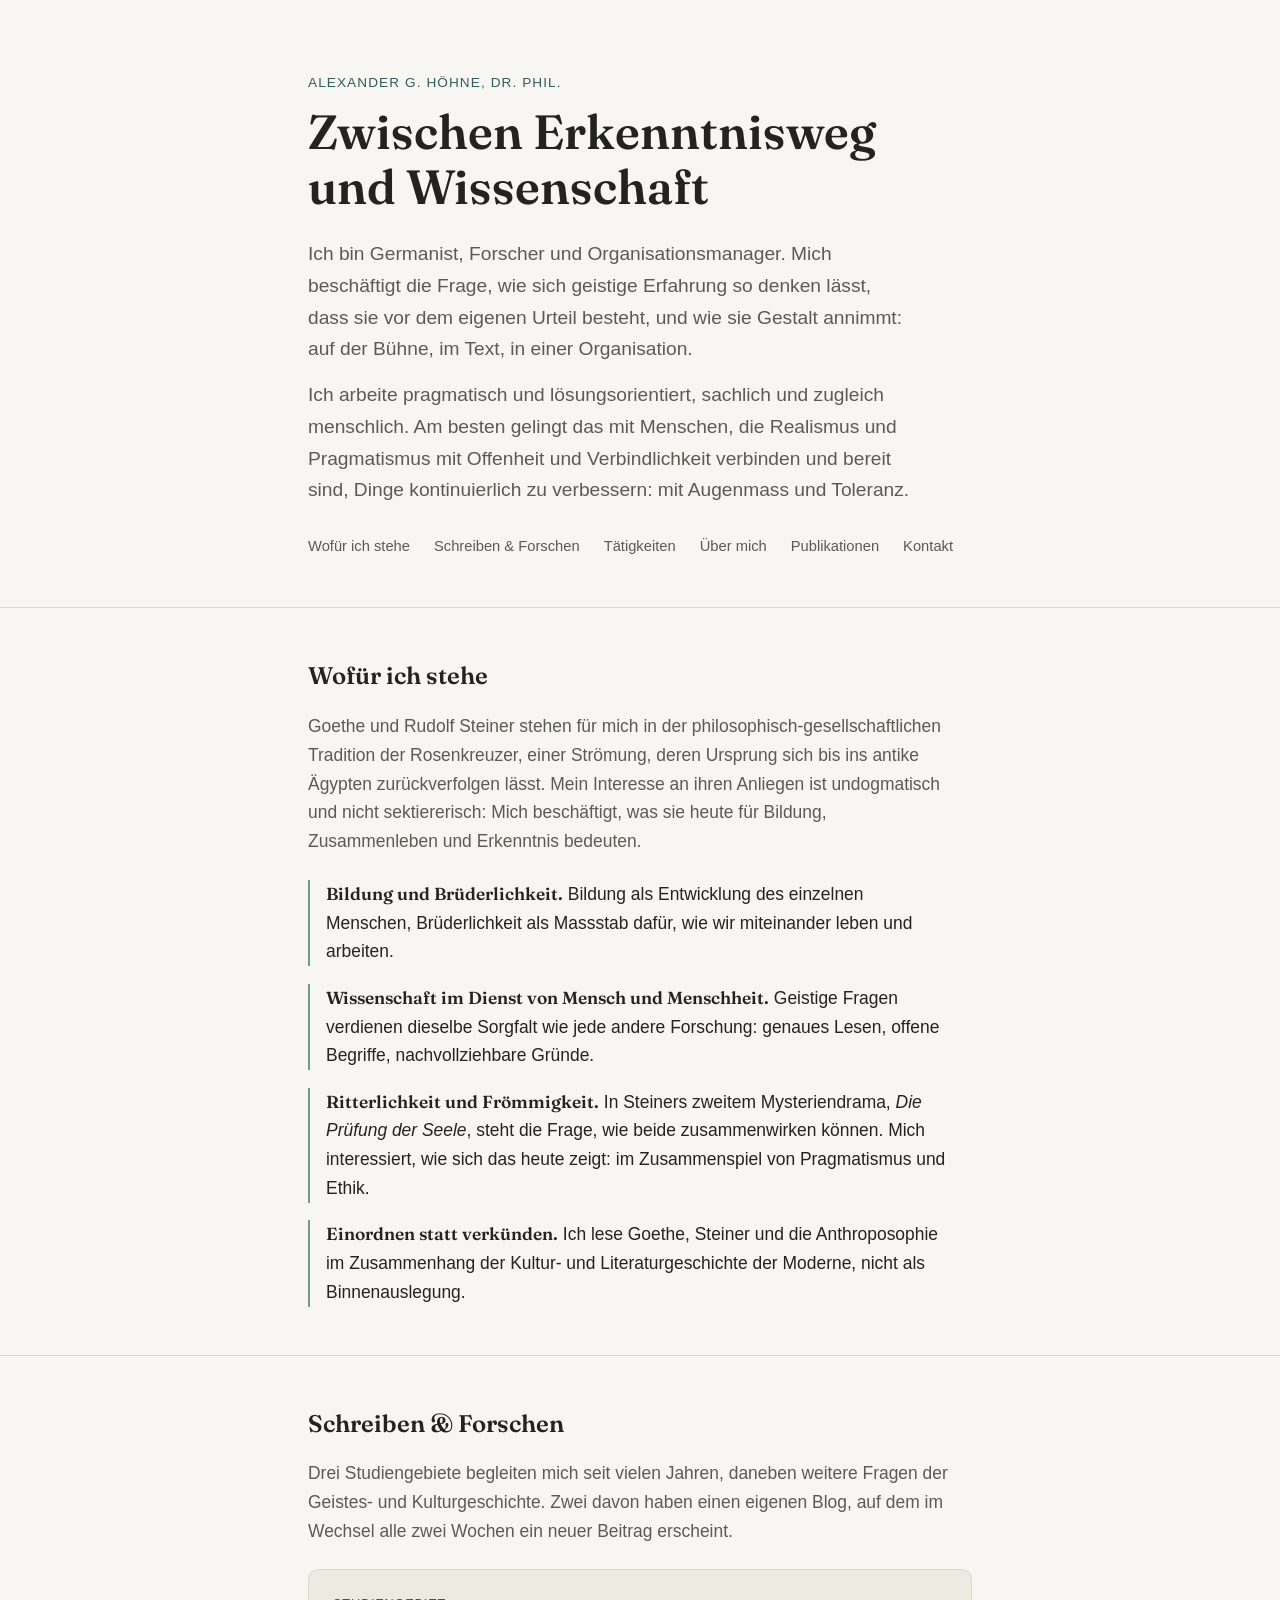
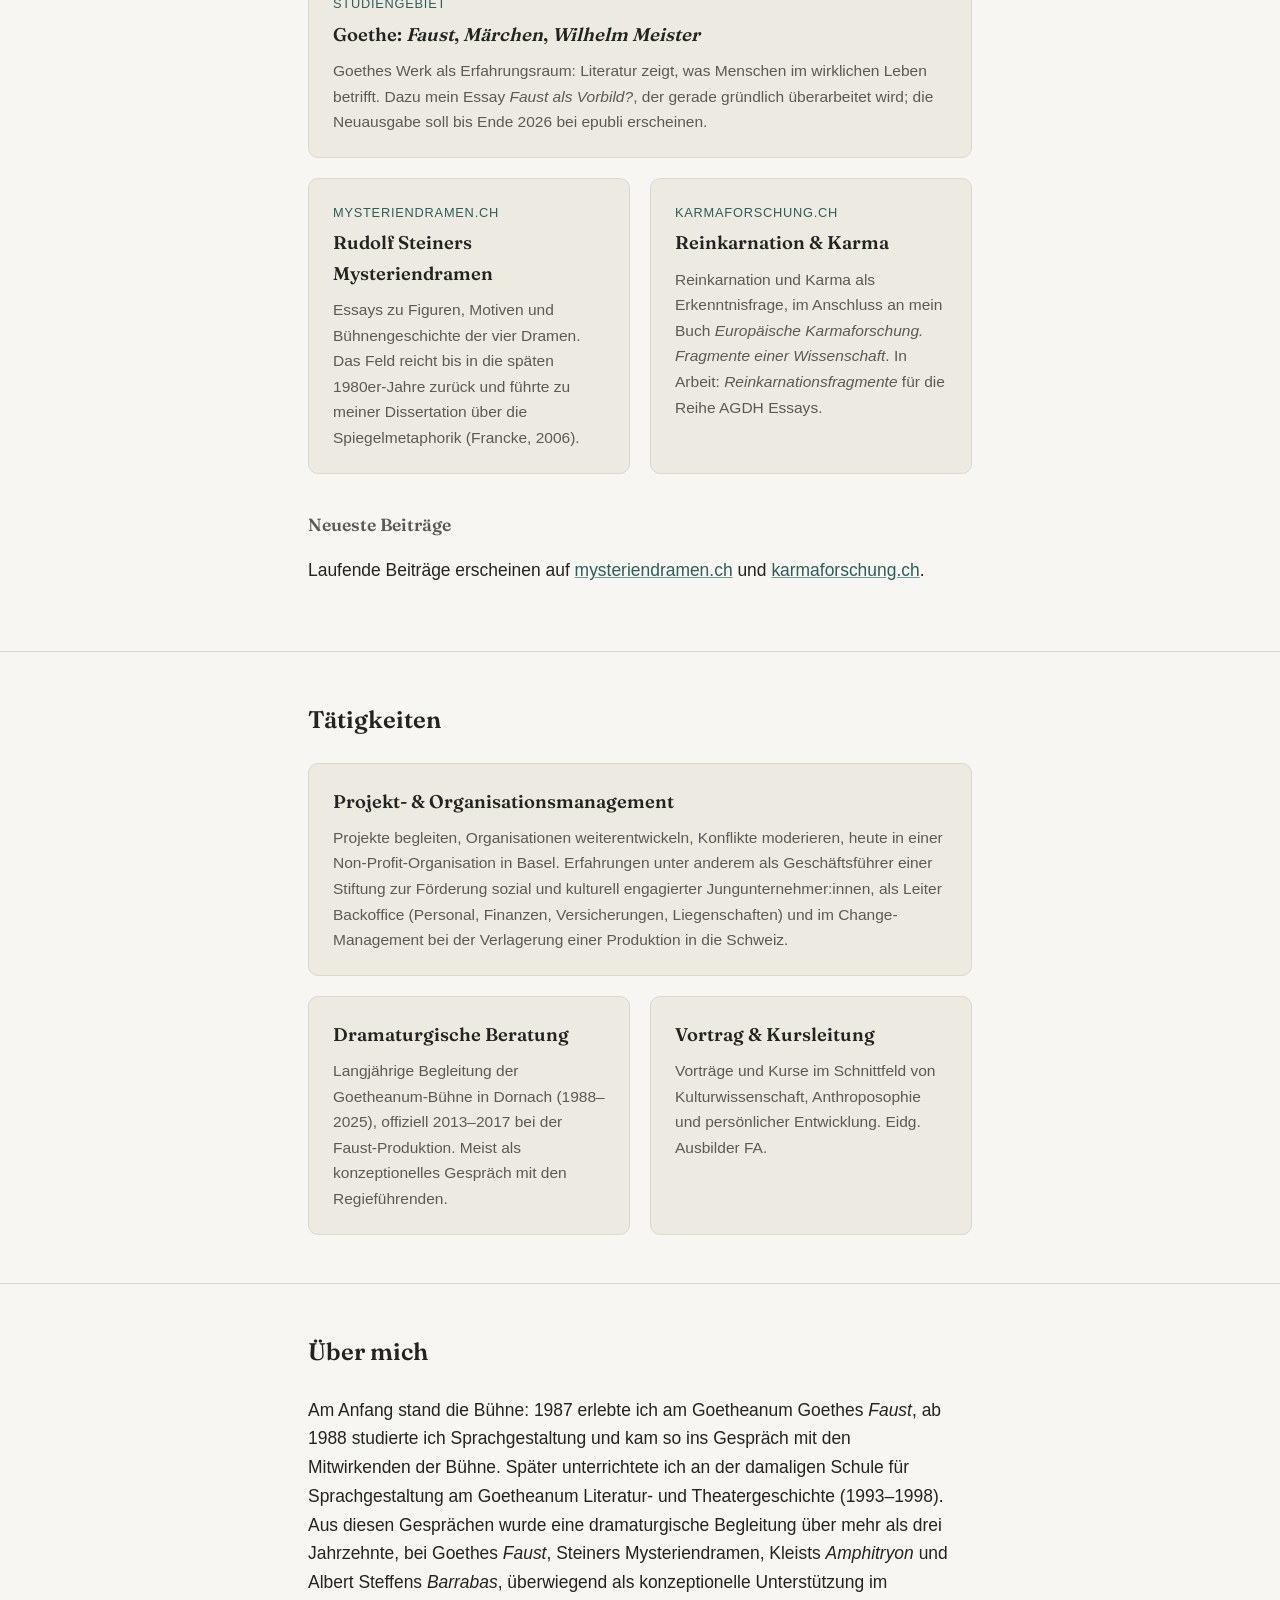
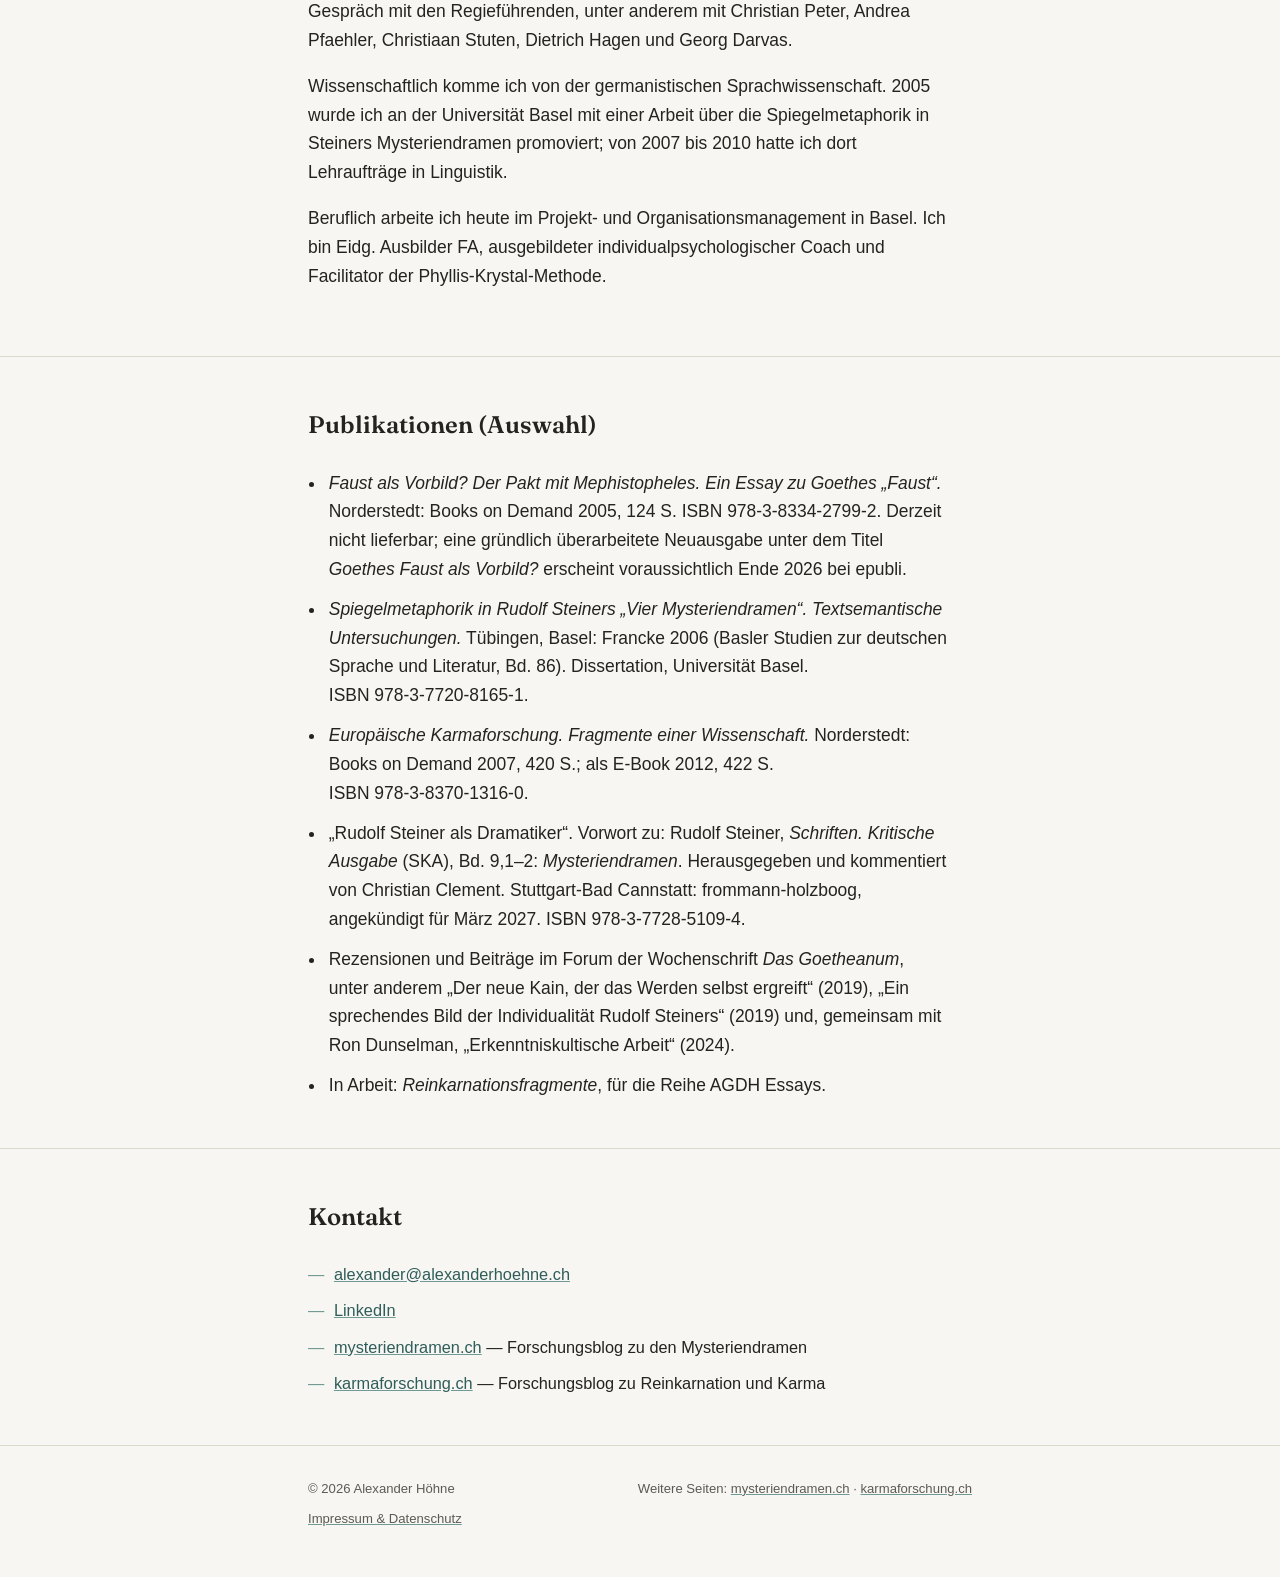
==== index.html @ d82bf324 "Update 3 2026-10-25" ====
<!doctype html>
<html lang="de">
<head>
<meta charset="utf-8">
<meta name="viewport" content="width=device-width, initial-scale=1">
<title>Alexander Höhne</title>
<meta name="description" content="Alexander G. Höhne, Dr. phil.: Germanist, Forscher und Organisationsmanager. Forschung zu Rudolf Steiners Mysteriendramen sowie zu Reinkarnation und Karma, Dramaturgie, Vortrag und Kurse.">
<link rel="canonical" href="https://alexanderhoehne.ch/">
<link rel="icon" href="/favicon.svg" type="image/svg+xml">
<link rel="icon" href="/favicon.ico" sizes="48x48">
<link rel="apple-touch-icon" href="/apple-touch-icon.png">
<meta property="og:type" content="website">
<meta property="og:site_name" content="Alexander Höhne">
<meta property="og:locale" content="de_CH">
<meta property="og:title" content="Alexander Höhne">
<meta property="og:description" content="Alexander G. Höhne, Dr. phil.: Germanist, Forscher und Organisationsmanager. Forschung zu Rudolf Steiners Mysteriendramen sowie zu Reinkarnation und Karma, Dramaturgie, Vortrag und Kurse.">
<meta property="og:url" content="https://alexanderhoehne.ch/">
<meta property="og:image" content="https://alexanderhoehne.ch/assets/img/og-image.png">
<meta property="og:image:width" content="1200">
<meta property="og:image:height" content="630">
<meta property="og:image:alt" content="Alexander Höhne — alexanderhoehne.ch">
<meta name="twitter:card" content="summary_large_image">
<link rel="stylesheet" href="/assets/css/style.css">
<script type="application/ld+json">
{
  "@context": "https://schema.org",
  "@type": "Person",
  "name": "Alexander G. Höhne",
  "alternateName": "Alexander Höhne",
  "honorificPrefix": "Dr. phil.",
  "url": "https://alexanderhoehne.ch/",
  "sameAs": [
    "https://www.linkedin.com/in/alexanderhoehne",
    "https://mysteriendramen.ch/",
    "https://karmaforschung.ch/"
  ],
  "alumniOf": {
    "@type": "CollegeOrUniversity",
    "name": "Universität Basel"
  },
  "knowsAbout": [
    "Projektmanagement",
    "Organisationsentwicklung",
    "Johann Wolfgang von Goethe",
    "Rudolf Steiners Mysteriendramen",
    "Reinkarnation und Karma",
    "Dramaturgie",
    "Rosenkreuzertradition"
  ]
}
</script>
</head>
<body>
<a class="skip-link" href="#inhalt">Zum Inhalt springen</a>

<header class="hero">
  <div class="wrap">
    <div class="eyebrow">Alexander G. Höhne, Dr. phil.</div>
    <h1>Zwischen Erkenntnisweg und Wissenschaft</h1>
    <p class="lede">Ich bin Germanist, Forscher und Organisationsmanager. Mich beschäftigt die Frage, wie sich geistige Erfahrung so denken lässt, dass sie vor dem eigenen Urteil besteht, und wie sie Gestalt annimmt: auf der Bühne, im Text, in einer Organisation.</p>
    <p class="lede">Ich arbeite pragmatisch und lösungsorientiert, sachlich und zugleich menschlich. Am besten gelingt das mit Menschen, die Realismus und Pragmatismus mit Offenheit und Verbindlichkeit verbinden und bereit sind, Dinge kontinuierlich zu verbessern: mit Augenmass und Toleranz.</p>
    <nav class="quicklinks">
      <a href="#haltung">Wofür ich stehe</a>
      <a href="#schreiben">Schreiben &amp; Forschen</a>
      <a href="#taetigkeiten">Tätigkeiten</a>
      <a href="#ueber-mich">Über mich</a>
      <a href="#publikationen">Publikationen</a>
      <a href="#kontakt">Kontakt</a>
    </nav>
  </div>
</header>

<main id="inhalt">
  <section id="haltung">
    <div class="wrap">
      <h2>Wofür ich stehe</h2>
      <p class="intro">Goethe und Rudolf Steiner stehen für mich in der philosophisch-gesellschaftlichen Tradition der Rosenkreuzer, einer Strömung, deren Ursprung sich bis ins antike Ägypten zurückverfolgen lässt. Mein Interesse an ihren Anliegen ist undogmatisch und nicht sektiererisch: Mich beschäftigt, was sie heute für Bildung, Zusammenleben und Erkenntnis bedeuten.</p>
      <ul class="stance">
        <li><strong>Bildung und Brüderlichkeit.</strong> Bildung als Entwicklung des einzelnen Menschen, Brüderlichkeit als Massstab dafür, wie wir miteinander leben und arbeiten.</li>
        <li><strong>Wissenschaft im Dienst von Mensch und Menschheit.</strong> Geistige Fragen verdienen dieselbe Sorgfalt wie jede andere Forschung: genaues Lesen, offene Begriffe, nachvollziehbare Gründe.</li>
        <li><strong>Ritterlichkeit und Frömmigkeit.</strong> In Steiners zweitem Mysteriendrama, <em>Die Prüfung der Seele</em>, steht die Frage, wie beide zusammenwirken können. Mich interessiert, wie sich das heute zeigt: im Zusammenspiel von Pragmatismus und Ethik.</li>
        <li><strong>Einordnen statt verkünden.</strong> Ich lese Goethe, Steiner und die Anthroposophie im Zusammenhang der Kultur- und Literaturgeschichte der Moderne, nicht als Binnenauslegung.</li>
      </ul>
    </div>
  </section>

  <section id="schreiben">
    <div class="wrap">
      <h2>Schreiben &amp; Forschen</h2>
      <p class="intro">Drei Studiengebiete begleiten mich seit vielen Jahren, daneben weitere Fragen der Geistes- und Kulturgeschichte. Zwei davon haben einen eigenen Blog, auf dem im Wechsel alle zwei Wochen ein neuer Beitrag erscheint.</p>
      <div class="competencies">
        <div class="competency wide">
          <span class="blog-name">Studiengebiet</span>
          <h3>Goethe: <em>Faust</em>, <em>Märchen</em>, <em>Wilhelm Meister</em></h3>
          <p>Goethes Werk als Erfahrungsraum: Literatur zeigt, was Menschen im wirklichen Leben betrifft. Dazu mein Essay <em>Faust als Vorbild?</em>, der gerade gründlich überarbeitet wird; die Neuausgabe soll bis Ende 2026 bei epubli erscheinen.</p>
        </div>
        <a class="competency blog-card" href="https://mysteriendramen.ch">
          <span class="blog-name">mysteriendramen.ch</span>
          <h3>Rudolf Steiners Mysteriendramen</h3>
          <p>Essays zu Figuren, Motiven und Bühnengeschichte der vier Dramen. Das Feld reicht bis in die späten 1980er-Jahre zurück und führte zu meiner Dissertation über die Spiegelmetaphorik (Francke, 2006).</p>
        </a>
        <a class="competency blog-card" href="https://karmaforschung.ch">
          <span class="blog-name">karmaforschung.ch</span>
          <h3>Reinkarnation &amp; Karma</h3>
          <p>Reinkarnation und Karma als Erkenntnisfrage, im Anschluss an mein Buch <em>Europäische Karmaforschung. Fragmente einer Wissenschaft</em>. In Arbeit: <em>Reinkarnationsfragmente</em> für die Reihe AGDH Essays.</p>
        </a>
      </div>
      <div id="neue-beitraege" class="latest">
        <h3 class="latest-title">Neueste Beiträge</h3>
        <div id="neue-beitraege-liste">
          <p>Laufende Beiträge erscheinen auf <a href="https://mysteriendramen.ch/blog/">mysteriendramen.ch</a> und <a href="https://karmaforschung.ch/blog/">karmaforschung.ch</a>.</p>
        </div>
      </div>
    </div>
  </section>

  <section id="taetigkeiten">
    <div class="wrap">
      <h2>Tätigkeiten</h2>
      <div class="competencies">

        <div class="competency wide">
          <h3>Projekt- &amp; Organisationsmanagement</h3>
          <p>Projekte begleiten, Organisationen weiterentwickeln, Konflikte moderieren, heute in einer Non-Profit-Organisation in Basel. Erfahrungen unter anderem als Geschäftsführer einer Stiftung zur Förderung sozial und kulturell engagierter Jungunternehmer:innen, als Leiter Backoffice (Personal, Finanzen, Versicherungen, Liegenschaften) und im Change-Management bei der Verlagerung einer Produktion in die Schweiz.</p>
        </div>

        <div class="competency">
          <h3>Dramaturgische Beratung</h3>
          <p>Langjährige Begleitung der Goetheanum-Bühne in Dornach (1988–2025), offiziell 2013–2017 bei der Faust-Produktion. Meist als konzeptionelles Gespräch mit den Regieführenden.</p>
        </div>

        <div class="competency">
          <h3>Vortrag &amp; Kursleitung</h3>
          <p>Vorträge und Kurse im Schnittfeld von Kulturwissenschaft, Anthroposophie und persönlicher Entwicklung. Eidg. Ausbilder FA.</p>
        </div>

      </div>
    </div>
  </section>

  <section id="ueber-mich" class="bio">
    <div class="wrap">
      <h2>Über mich</h2>
      <p>Am Anfang stand die Bühne: 1987 erlebte ich am Goetheanum Goethes <em>Faust</em>, ab 1988 studierte ich Sprachgestaltung und kam so ins Gespräch mit den Mitwirkenden der Bühne. Später unterrichtete ich an der damaligen Schule für Sprachgestaltung am Goetheanum Literatur- und Theatergeschichte (1993–1998). Aus diesen Gesprächen wurde eine dramaturgische Begleitung über mehr als drei Jahrzehnte, bei Goethes <em>Faust</em>, Steiners Mysteriendramen, Kleists <em>Amphitryon</em> und Albert Steffens <em>Barrabas</em>, überwiegend als konzeptionelle Unterstützung im Gespräch mit den Regieführenden, unter anderem mit Christian Peter, Andrea Pfaehler, Christiaan Stuten, Dietrich Hagen und Georg Darvas.</p>
      <p>Wissenschaftlich komme ich von der germanistischen Sprachwissenschaft. 2005 wurde ich an der Universität Basel mit einer Arbeit über die Spiegelmetaphorik in Steiners Mysteriendramen promoviert; von 2007 bis 2010 hatte ich dort Lehraufträge in Linguistik.</p>
      <p>Beruflich arbeite ich heute im Projekt- und Organisationsmanagement in Basel. Ich bin Eidg. Ausbilder FA, ausgebildeter individualpsychologischer Coach und Facilitator der Phyllis-Krystal-Methode.</p>
    </div>
  </section>

  <section id="publikationen">
    <div class="wrap">
      <h2>Publikationen (Auswahl)</h2>
      <ul class="publications">
        <li><em>Faust als Vorbild? Der Pakt mit Mephistopheles. Ein Essay zu Goethes „Faust“.</em> Norderstedt: Books on Demand 2005, 124 S. <span class="nowrap">ISBN 978-3-8334-2799-2</span>. Derzeit nicht lieferbar; eine gründlich überarbeitete Neuausgabe unter dem Titel <em>Goethes Faust als Vorbild?</em> erscheint voraussichtlich Ende 2026 bei epubli.</li>
        <li><em>Spiegelmetaphorik in Rudolf Steiners „Vier Mysteriendramen“. Textsemantische Untersuchungen.</em> Tübingen, Basel: Francke 2006 (Basler Studien zur deutschen Sprache und Literatur, Bd. 86). Dissertation, Universität Basel. <span class="nowrap">ISBN 978-3-7720-8165-1</span>.</li>
        <li><em>Europäische Karmaforschung. Fragmente einer Wissenschaft.</em> Norderstedt: Books on Demand 2007, 420 S.; als E-Book 2012, 422 S. <span class="nowrap">ISBN 978-3-8370-1316-0</span>.</li>
        <li>„Rudolf Steiner als Dramatiker“. Vorwort zu: Rudolf Steiner, <em>Schriften. Kritische Ausgabe</em> (SKA), Bd. 9,1–2: <em>Mysteriendramen</em>. Herausgegeben und kommentiert von Christian Clement. Stuttgart-Bad Cannstatt: frommann-holzboog, angekündigt für März 2027. <span class="nowrap">ISBN 978-3-7728-5109-4</span>.</li>
        <li>Rezensionen und Beiträge im Forum der Wochenschrift <em>Das Goetheanum</em>, unter anderem „Der neue Kain, der das Werden selbst ergreift“ (2019), „Ein sprechendes Bild der Individualität Rudolf Steiners“ (2019) und, gemeinsam mit Ron Dunselman, „Erkenntniskultische Arbeit“ (2024).</li>
        <li>In Arbeit: <em>Reinkarnationsfragmente</em>, für die Reihe AGDH Essays.</li>
      </ul>
    </div>
  </section>

  <section id="kontakt" class="contact">
    <div class="wrap">
      <h2>Kontakt</h2>
      <ul>
        <li><a href="mailto:alexander@alexanderhoehne.ch">alexander@alexanderhoehne.ch</a></li>
        <li><a href="https://www.linkedin.com/in/alexanderhoehne">LinkedIn</a></li>
        <li><a href="https://mysteriendramen.ch">mysteriendramen.ch</a> — Forschungsblog zu den Mysteriendramen</li>
        <li><a href="https://karmaforschung.ch">karmaforschung.ch</a> — Forschungsblog zu Reinkarnation und Karma</li>
      </ul>
    </div>
  </section>
</main>

<footer class="site-footer">
  <div class="wrap">
    <span>© 2026 Alexander Höhne</span>
    <span>Weitere Seiten: <a href="https://mysteriendramen.ch">mysteriendramen.ch</a> · <a href="https://karmaforschung.ch">karmaforschung.ch</a></span>
    <a href="/impressum.html">Impressum &amp; Datenschutz</a>
  </div>
</footer>

<script src="/assets/js/neue-beitraege.js" defer></script>
</body>
</html>
---- assets/css/style.css ----
/* alexanderhoehne.ch — Web-Visitenkarte
   Mobile-first, responsive, ruhig und professionell. */

/* Schriften: lokal eingebunden (keine Verbindung zu Google Fonts).
   Lizenz: SIL Open Font License 1.1, siehe /assets/fonts/OFL.txt */

@font-face {
  font-family: 'Fraunces';
  font-style: normal;
  font-weight: 100 900;
  font-display: swap;
  src: url(/assets/fonts/fraunces-latin-ext-opsz-normal.woff2) format('woff2');
  unicode-range: U+0100-02BA,U+02BD-02C5,U+02C7-02CC,U+02CE-02D7,U+02DD-02FF,U+0304,U+0308,U+0329,U+1D00-1DBF,U+1E00-1E9F,U+1EF2-1EFF,U+2020,U+20A0-20AB,U+20AD-20C0,U+2113,U+2C60-2C7F,U+A720-A7FF;
}

@font-face {
  font-family: 'Fraunces';
  font-style: normal;
  font-weight: 100 900;
  font-display: swap;
  src: url(/assets/fonts/fraunces-latin-opsz-normal.woff2) format('woff2');
  unicode-range: U+0000-00FF,U+0131,U+0152-0153,U+02BB-02BC,U+02C6,U+02DA,U+02DC,U+0304,U+0308,U+0329,U+2000-206F,U+20AC,U+2122,U+2191,U+2193,U+2212,U+2215,U+FEFF,U+FFFD;
}

:root {
  --bg: #f7f6f2;
  --bg-raised: #edeae2;
  --ink: #232320;
  --ink-soft: #5c5a53;
  --rule: #ddd8cc;
  --accent: #2f5d5a;
  --accent-soft: #6f9994;
  --link: #2f5d5a;
  --max-width: 44rem;
  --font-display: 'Fraunces', Georgia, 'Palatino Linotype', serif;
  --font-sans: -apple-system, BlinkMacSystemFont, 'Segoe UI', Roboto, Helvetica, Arial, sans-serif;
}

@media (prefers-color-scheme: dark) {
  :root {
    --bg: #171a19;
    --bg-raised: #202422;
    --ink: #ece9e2;
    --ink-soft: #a9a79d;
    --rule: #333734;
    --accent: #8fc0ba;
    --accent-soft: #5a8a84;
    --link: #8fc0ba;
  }
}

* { box-sizing: border-box; }
html { -webkit-text-size-adjust: 100%; }

body {
  margin: 0;
  background: var(--bg);
  color: var(--ink);
  font-family: var(--font-sans);
  font-size: clamp(1rem, 0.96rem + 0.2vw, 1.09rem);
  line-height: 1.65;
}

.wrap { max-width: var(--max-width); margin: 0 auto; padding: 0 1.25rem; }

a { color: var(--link); text-decoration-color: var(--accent-soft); transition: color 0.2s ease; }
a:hover { color: var(--accent); }

/* Hero */
header.hero {
  padding: 4.5rem 0 3rem;
  border-bottom: 1px solid var(--rule);
}

header.hero .eyebrow {
  font-size: 0.85rem;
  letter-spacing: 0.08em;
  text-transform: uppercase;
  color: var(--accent);
  margin-bottom: 0.6rem;
}

header.hero h1 {
  font-family: var(--font-display);
  font-weight: 600;
  font-size: clamp(2.1rem, 1.8rem + 1.6vw, 3rem);
  margin: 0 0 0.5em;
  line-height: 1.15;
}

header.hero p.lede {
  font-size: clamp(1.05rem, 1rem + 0.3vw, 1.2rem);
  color: var(--ink-soft);
  max-width: 38rem;
  margin: 0;
}

nav.quicklinks {
  margin-top: 1.75rem;
  display: flex;
  flex-wrap: wrap;
  gap: 0.5rem 1.5rem;
  font-size: 0.92rem;
}

nav.quicklinks a { color: var(--ink-soft); text-decoration: none; border-bottom: 1px solid transparent; }
nav.quicklinks a:hover { color: var(--accent); border-bottom-color: var(--accent-soft); }

/* Sections */
main section { padding: 3rem 0; border-bottom: 1px solid var(--rule); }
main section:last-of-type { border-bottom: none; }

section h2 {
  font-family: var(--font-display);
  font-weight: 600;
  font-size: 1.5rem;
  margin: 0 0 1.5rem;
}

/* Competency grid */
.competencies {
  display: grid;
  grid-template-columns: 1fr;
  gap: 1.25rem;
}

@media (min-width: 40em) {
  .competencies { grid-template-columns: 1fr 1fr; }
}

.competency {
  background: var(--bg-raised);
  border: 1px solid var(--rule);
  border-radius: 10px;
  padding: 1.4rem 1.5rem;
}

.competency h3 {
  font-family: var(--font-display);
  font-weight: 600;
  font-size: 1.15rem;
  margin: 0 0 0.5rem;
  color: var(--ink);
}

.competency p { margin: 0; color: var(--ink-soft); font-size: 0.97rem; }
.competency a { font-weight: 600; }

/* Bio */
section.bio p { max-width: 40rem; }

/* Contact */
section.contact ul {
  list-style: none;
  margin: 0;
  padding: 0;
  display: flex;
  flex-direction: column;
  gap: 0.6rem;
  font-size: 1.02rem;
}

section.contact li::before {
  content: "—";
  color: var(--accent-soft);
  margin-right: 0.6rem;
}

/* Footer */
footer.site-footer {
  padding: 2rem 0 3rem;
  font-size: 0.82rem;
  color: var(--ink-soft);
}

footer.site-footer a { color: var(--ink-soft); }
footer.site-footer a:hover { color: var(--accent); }

@media (max-width: 22em) {
  .wrap { padding: 0 1rem; }
}

/* Sprunglink für Tastatur und Screenreader: erst bei Fokus sichtbar */
.skip-link {
  position: absolute;
  left: -9999px;
  top: 0;
}
.skip-link:focus {
  left: 1rem;
  top: 1rem;
  z-index: 100;
  padding: 0.5rem 1rem;
  background: var(--bg-raised);
  color: var(--ink);
  border: 2px solid var(--accent);
  border-radius: 6px;
  font-family: var(--font-sans);
  text-decoration: none;
}
a:focus-visible, button:focus-visible {
  outline: 2px solid var(--accent);
  outline-offset: 2px;
}

/* Publikationen */
ul.publications { margin: 0; padding-left: 1.1rem; display: flex; flex-direction: column; gap: 0.7rem; max-width: 40rem; }
ul.publications li { padding-left: 0.2rem; }

/* Neue Beiträge aus den Blogs (per Skript aus den RSS-Feeds) */
ul.post-teaser { list-style: none; margin: 0; padding: 0; display: flex; flex-direction: column; gap: 1.25rem; }
ul.post-teaser .meta { font-size: 0.82rem; color: var(--ink-soft); letter-spacing: 0.02em; }
ul.post-teaser h3 { font-family: var(--font-display); font-weight: 600; font-size: 1.15rem; margin: 0.15rem 0 0.3rem; }
ul.post-teaser h3 a { text-decoration: none; color: var(--ink); }
ul.post-teaser h3 a:hover { color: var(--accent); }
ul.post-teaser p { margin: 0; color: var(--ink-soft); font-size: 0.97rem; max-width: 40rem; }
.nowrap { white-space: nowrap; }

/* Footer wie auf mysteriendramen.ch und karmaforschung.ch */
footer.site-footer { border-top: 1px solid var(--rule); }
footer.site-footer .wrap {
  display: flex;
  flex-wrap: wrap;
  gap: 0.5rem 1.25rem;
  justify-content: space-between;
  align-items: baseline;
}

/* Neu: Haltung, Blog-Karten, breite Kachel */
header.hero p.lede + p.lede { margin-top: 0.9rem; }
p.intro { margin: -0.5rem 0 1.5rem; color: var(--ink-soft); max-width: 40rem; }

ul.stance { list-style: none; margin: 0; padding: 0; display: flex; flex-direction: column; gap: 1.1rem; max-width: 40rem; }
ul.stance li { padding-left: 1rem; border-left: 2px solid var(--accent-soft); }
ul.stance strong { font-family: var(--font-display); font-weight: 600; color: var(--ink); }

@media (min-width: 40em) { .competency.wide { grid-column: 1 / -1; } }

a.blog-card { display: block; text-decoration: none; color: inherit; transition: border-color 0.2s ease, transform 0.2s ease; }
a.blog-card:hover { border-color: var(--accent-soft); transform: translateY(-2px); }
a.blog-card:hover h3 { color: var(--accent); }
.blog-name { display: block; font-size: 0.8rem; letter-spacing: 0.06em; text-transform: uppercase; color: var(--accent); margin-bottom: 0.35rem; }

.latest { margin-top: 2.25rem; }
h3.latest-title { font-family: var(--font-display); font-weight: 600; font-size: 1.1rem; margin: 0 0 1rem; color: var(--ink-soft); }
@media (prefers-reduced-motion: reduce) { a.blog-card { transition: none; } a.blog-card:hover { transform: none; } }
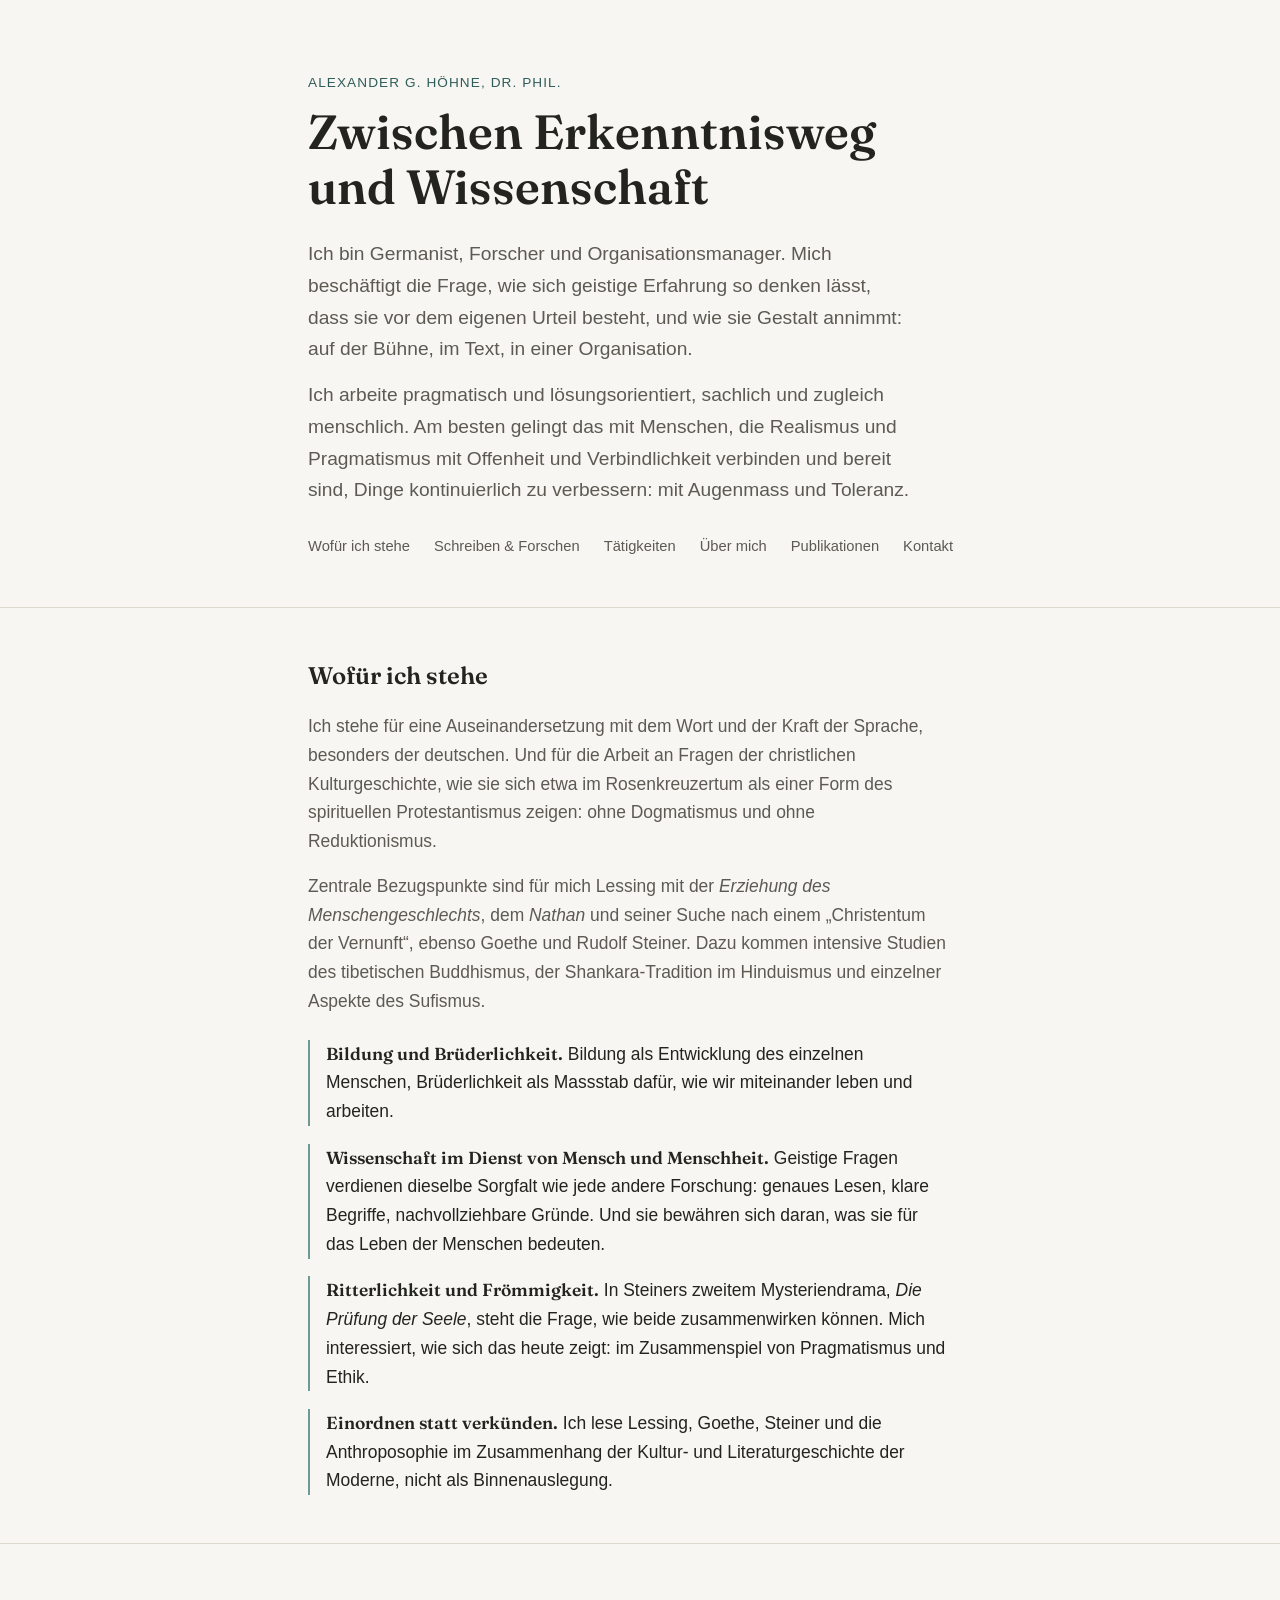
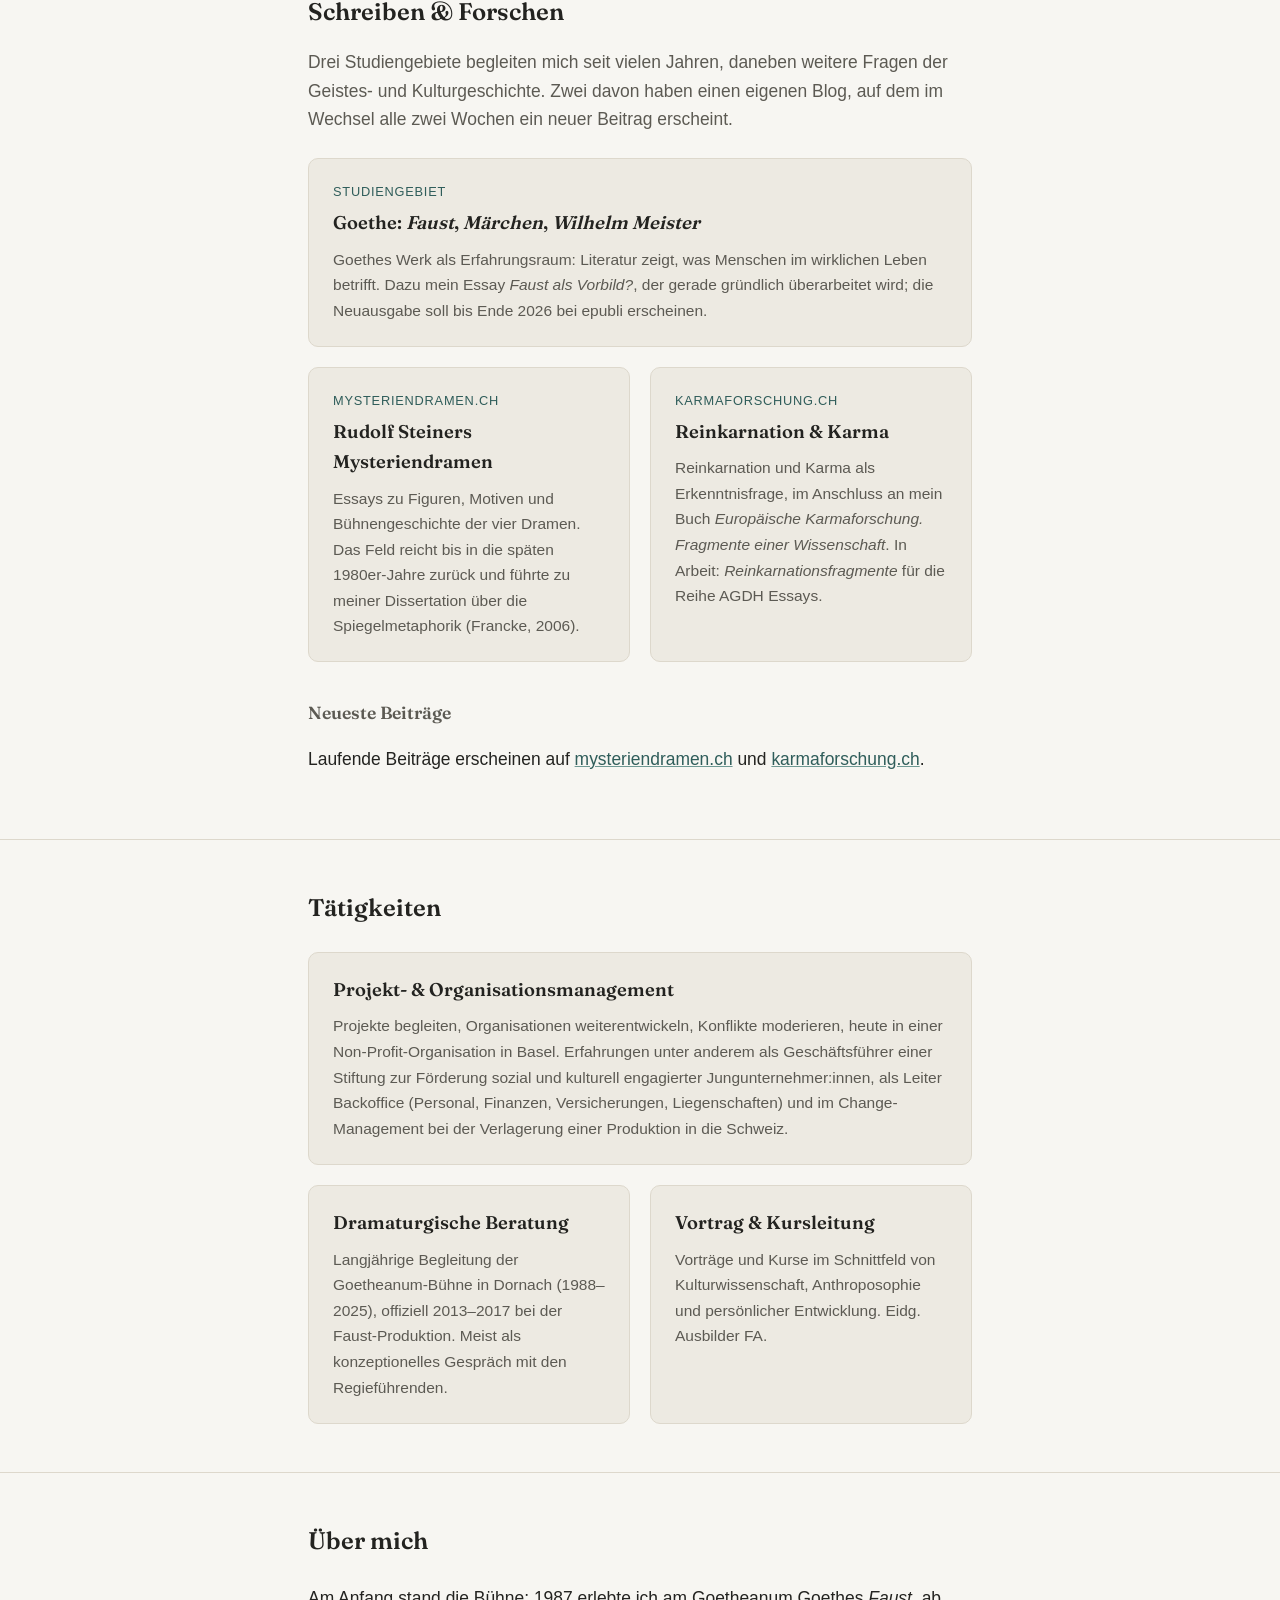
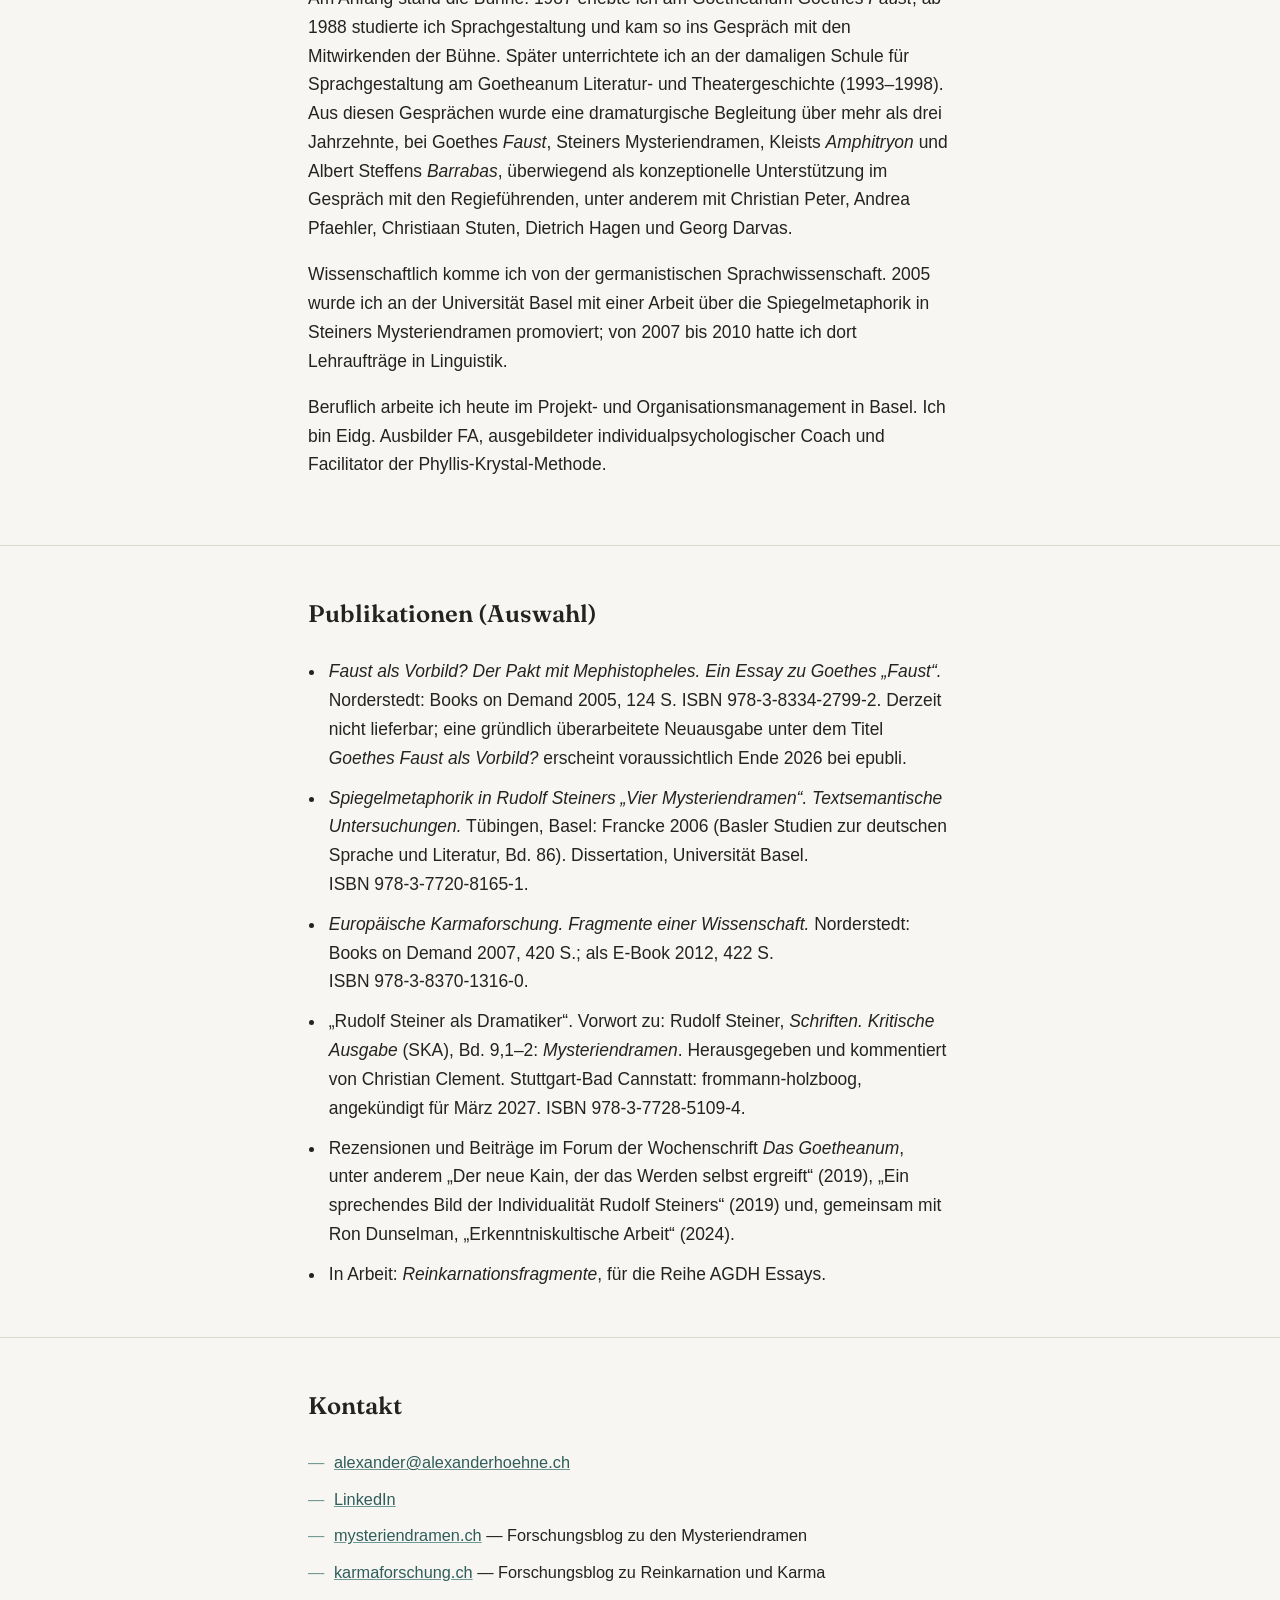
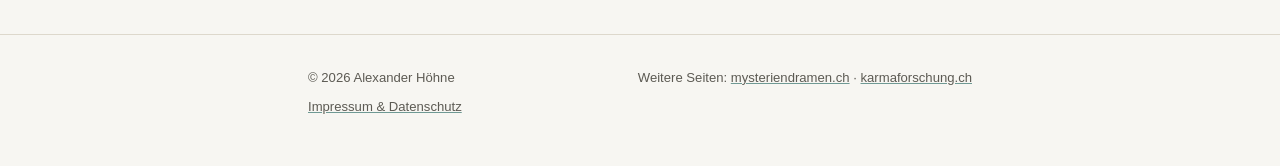
==== commit b7acc29b: "uodate 3 2026-10-25" ====
--- a/index.html
+++ b/index.html
@@ -74,12 +74,13 @@
   <section id="haltung">
     <div class="wrap">
       <h2>Wofür ich stehe</h2>
-      <p class="intro">Goethe und Rudolf Steiner stehen für mich in der philosophisch-gesellschaftlichen Tradition der Rosenkreuzer, einer Strömung, deren Ursprung sich bis ins antike Ägypten zurückverfolgen lässt. Mein Interesse an ihren Anliegen ist undogmatisch und nicht sektiererisch: Mich beschäftigt, was sie heute für Bildung, Zusammenleben und Erkenntnis bedeuten.</p>
+      <p class="intro">Ich stehe für eine Auseinandersetzung mit dem Wort und der Kraft der Sprache, besonders der deutschen. Und für die Arbeit an Fragen der christlichen Kulturgeschichte, wie sie sich etwa im Rosenkreuzertum als einer Form des spirituellen Protestantismus zeigen: ohne Dogmatismus und ohne Reduktionismus.</p>
+      <p class="intro">Zentrale Bezugspunkte sind für mich Lessing mit der <em>Erziehung des Menschengeschlechts</em>, dem <em>Nathan</em> und seiner Suche nach einem „Christentum der Vernunft“, ebenso Goethe und Rudolf Steiner. Dazu kommen intensive Studien des tibetischen Buddhismus, der Shankara-Tradition im Hinduismus und einzelner Aspekte des Sufismus.</p>
       <ul class="stance">
         <li><strong>Bildung und Brüderlichkeit.</strong> Bildung als Entwicklung des einzelnen Menschen, Brüderlichkeit als Massstab dafür, wie wir miteinander leben und arbeiten.</li>
-        <li><strong>Wissenschaft im Dienst von Mensch und Menschheit.</strong> Geistige Fragen verdienen dieselbe Sorgfalt wie jede andere Forschung: genaues Lesen, offene Begriffe, nachvollziehbare Gründe.</li>
+        <li><strong>Wissenschaft im Dienst von Mensch und Menschheit.</strong> Geistige Fragen verdienen dieselbe Sorgfalt wie jede andere Forschung: genaues Lesen, klare Begriffe, nachvollziehbare Gründe. Und sie bewähren sich daran, was sie für das Leben der Menschen bedeuten.</li>
         <li><strong>Ritterlichkeit und Frömmigkeit.</strong> In Steiners zweitem Mysteriendrama, <em>Die Prüfung der Seele</em>, steht die Frage, wie beide zusammenwirken können. Mich interessiert, wie sich das heute zeigt: im Zusammenspiel von Pragmatismus und Ethik.</li>
-        <li><strong>Einordnen statt verkünden.</strong> Ich lese Goethe, Steiner und die Anthroposophie im Zusammenhang der Kultur- und Literaturgeschichte der Moderne, nicht als Binnenauslegung.</li>
+        <li><strong>Einordnen statt verkünden.</strong> Ich lese Lessing, Goethe, Steiner und die Anthroposophie im Zusammenhang der Kultur- und Literaturgeschichte der Moderne, nicht als Binnenauslegung.</li>
       </ul>
     </div>
   </section>
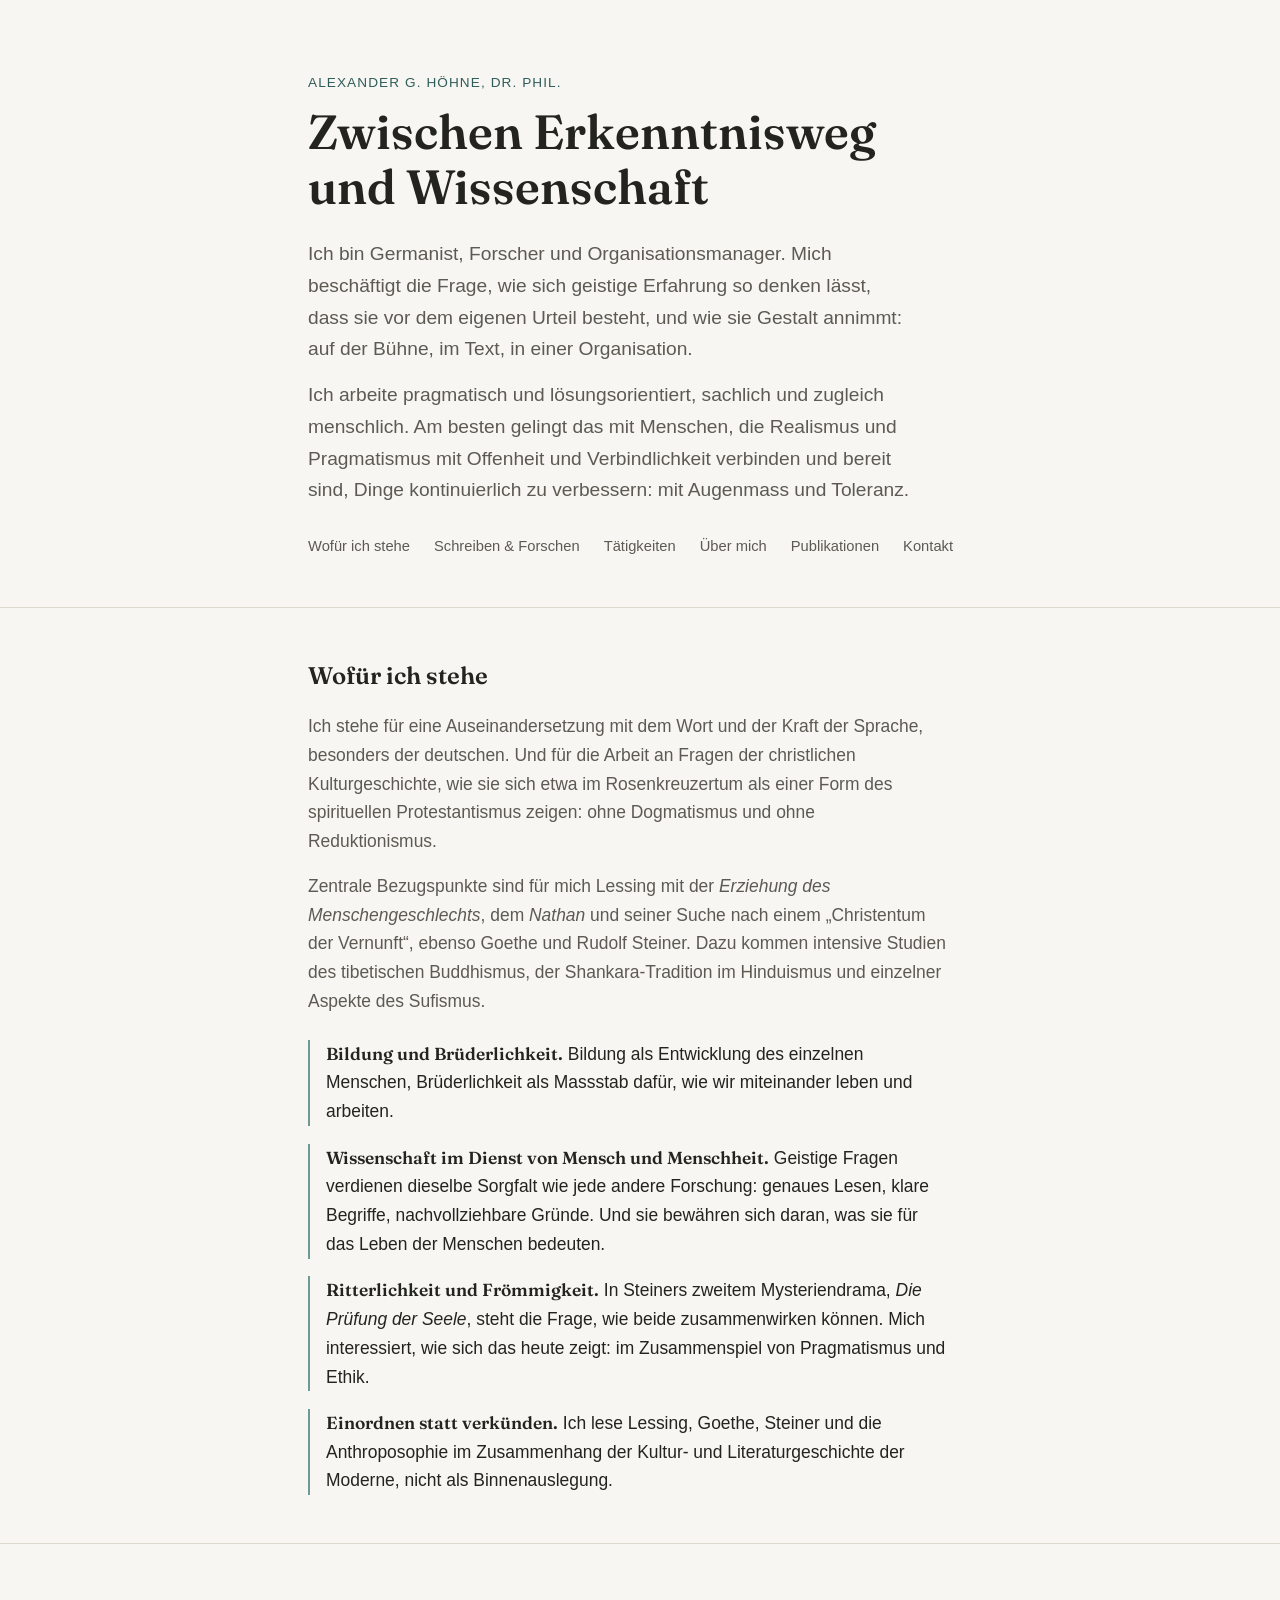
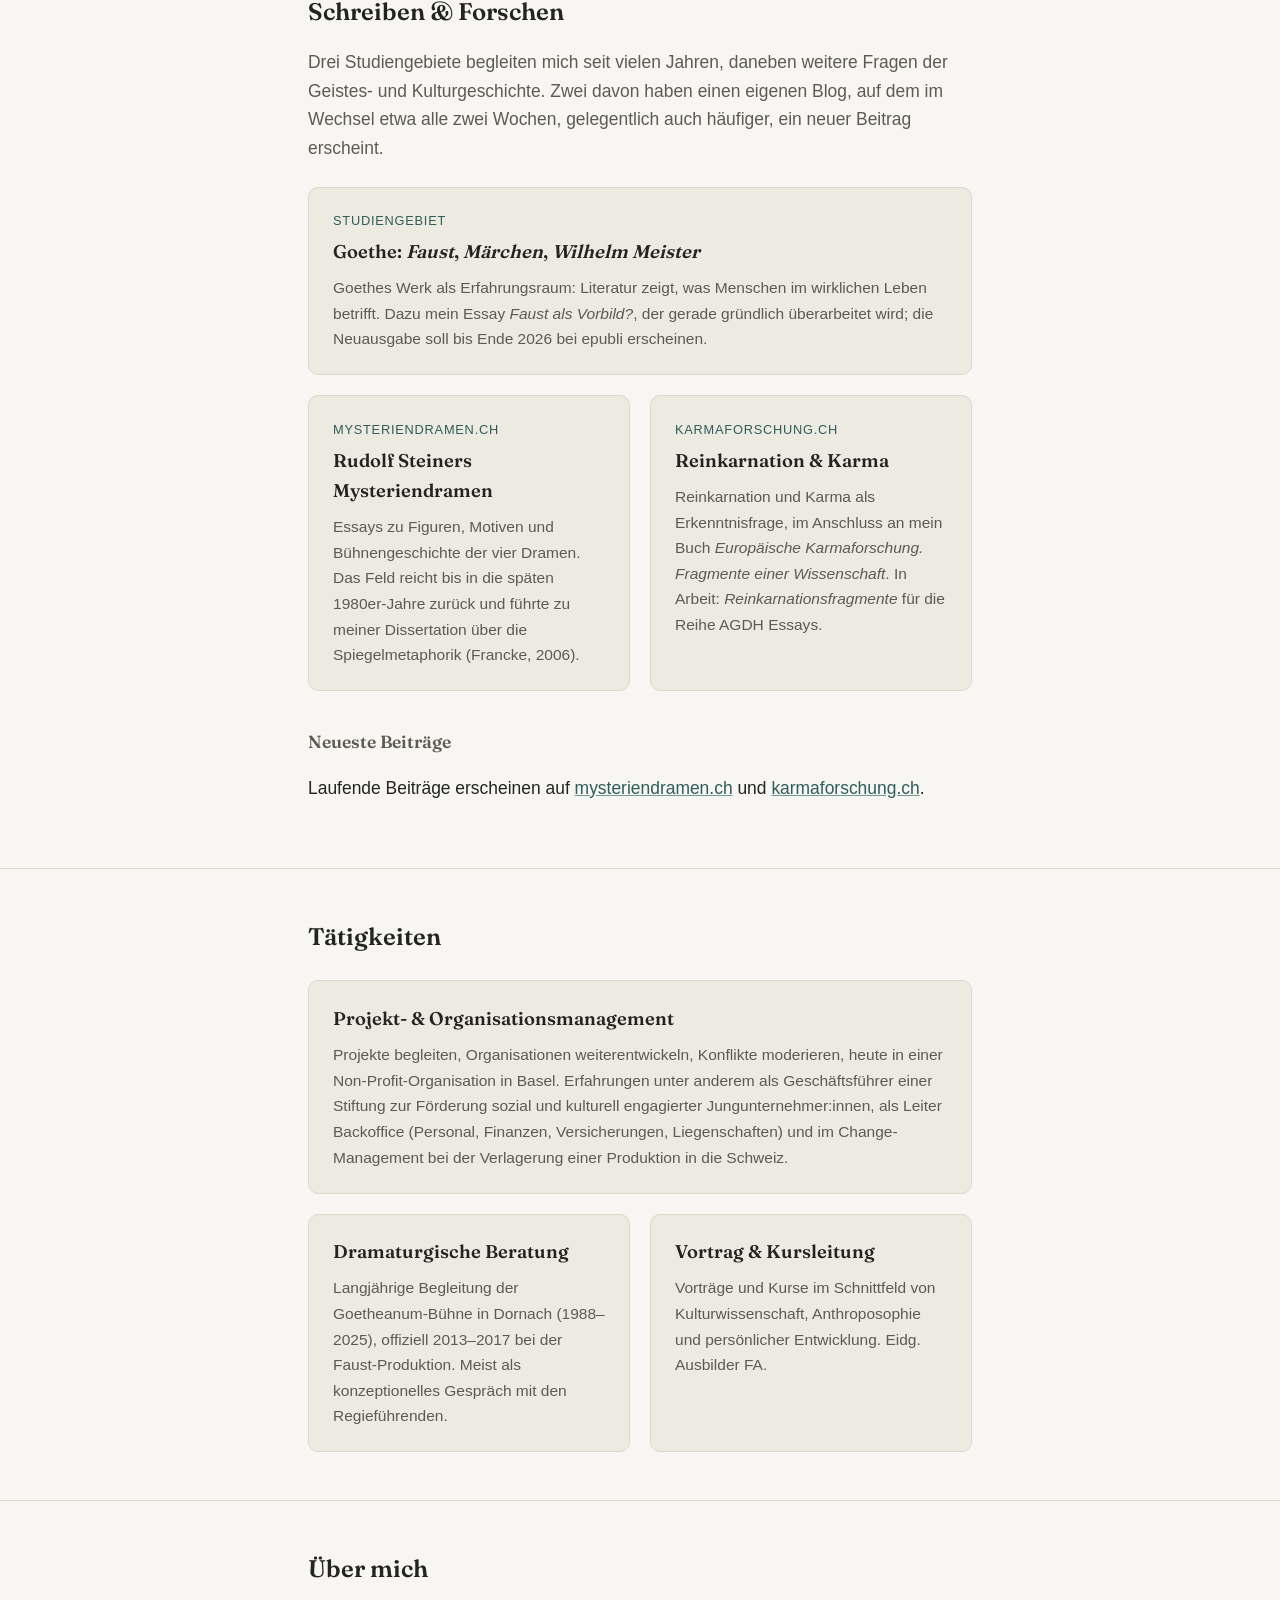
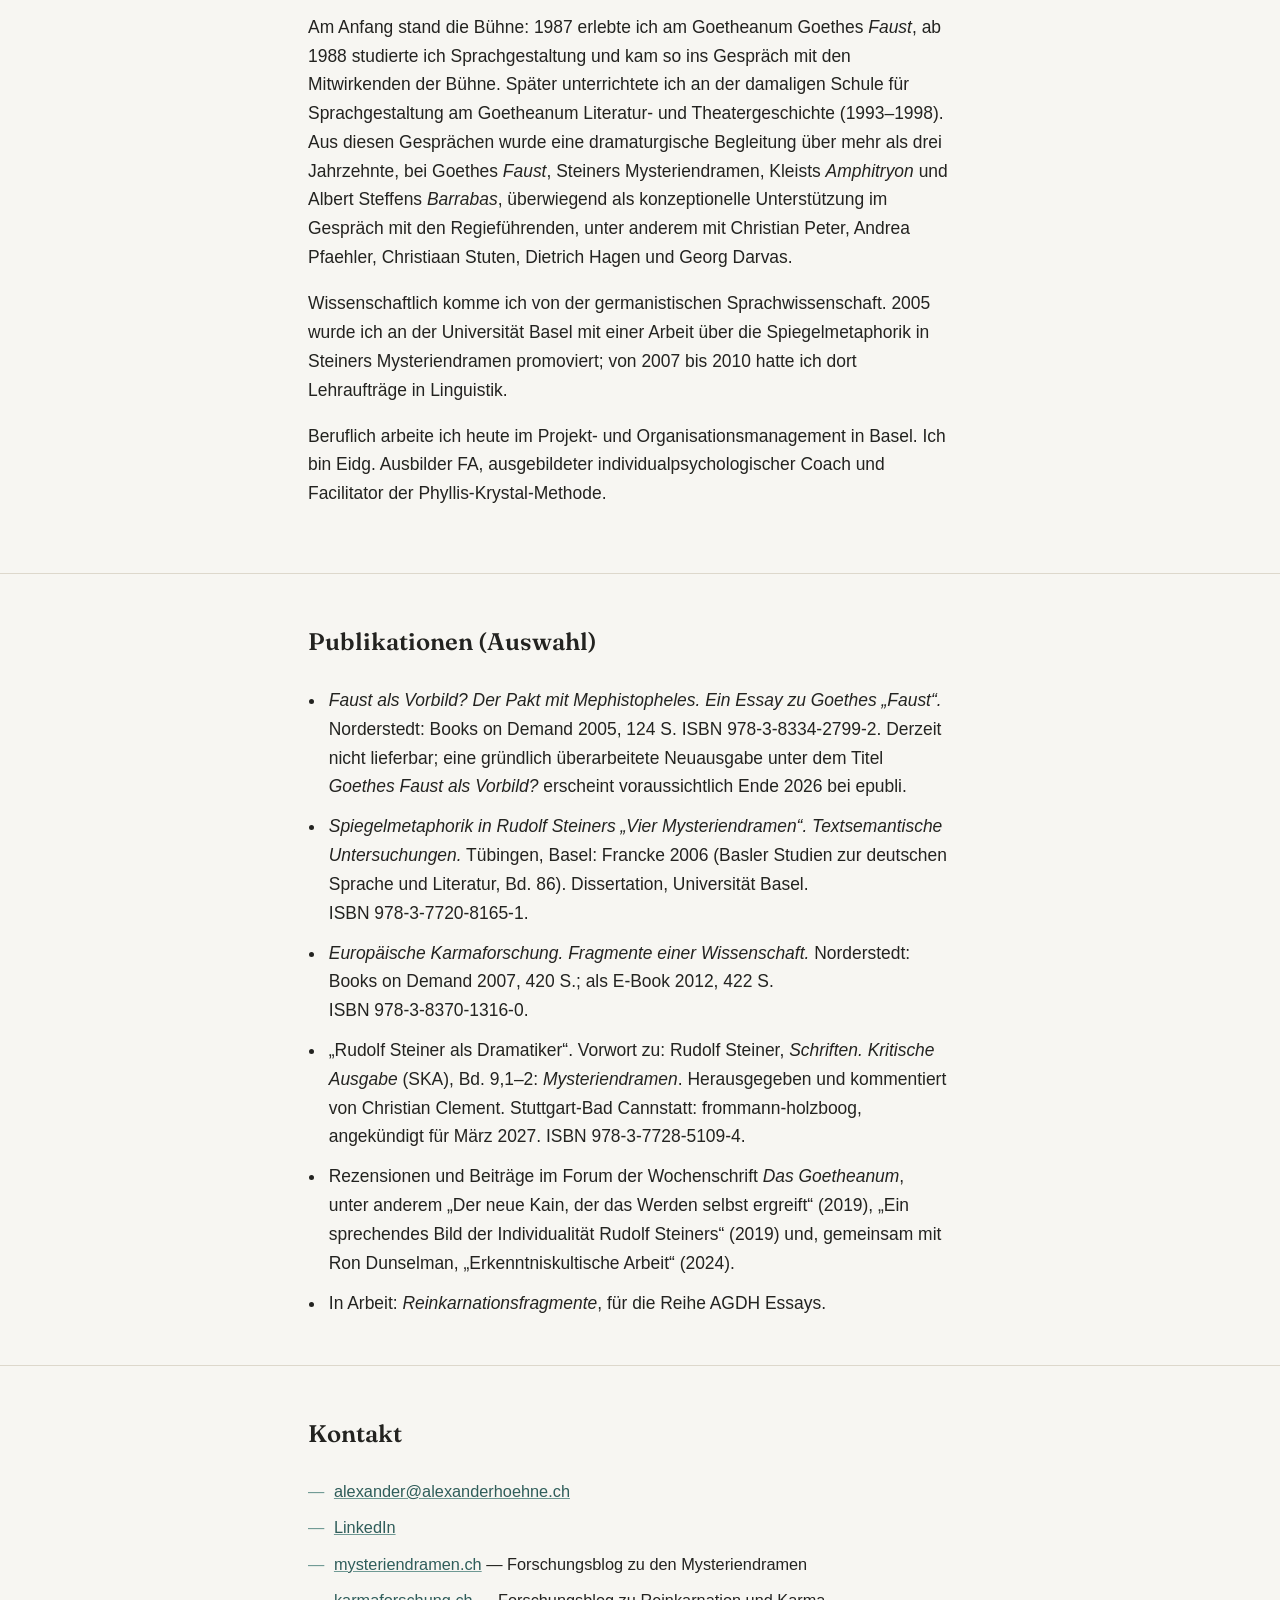
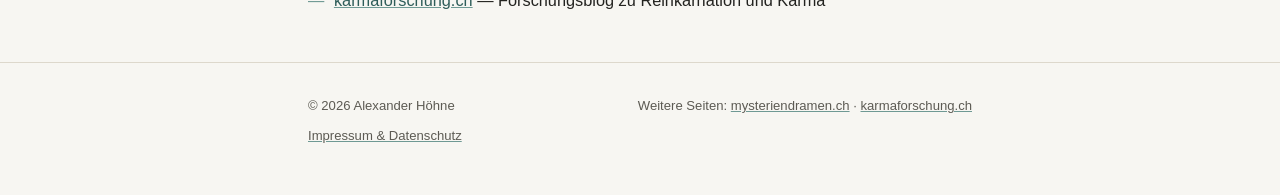
==== commit 2e32d938: "update2 2026-10-30" ====
--- a/index.html
+++ b/index.html
@@ -3,7 +3,7 @@
 <head>
 <meta charset="utf-8">
 <meta name="viewport" content="width=device-width, initial-scale=1">
-<title>Alexander Höhne</title>
+<title>Alexander G. Höhne — Germanist, Forscher, Organisationsmanager</title>
 <meta name="description" content="Alexander G. Höhne, Dr. phil.: Germanist, Forscher und Organisationsmanager. Forschung zu Rudolf Steiners Mysteriendramen sowie zu Reinkarnation und Karma, Dramaturgie, Vortrag und Kurse.">
 <link rel="canonical" href="https://alexanderhoehne.ch/">
 <link rel="icon" href="/favicon.svg" type="image/svg+xml">
@@ -12,7 +12,7 @@
 <meta property="og:type" content="website">
 <meta property="og:site_name" content="Alexander Höhne">
 <meta property="og:locale" content="de_CH">
-<meta property="og:title" content="Alexander Höhne">
+<meta property="og:title" content="Alexander G. Höhne — Germanist, Forscher, Organisationsmanager">
 <meta property="og:description" content="Alexander G. Höhne, Dr. phil.: Germanist, Forscher und Organisationsmanager. Forschung zu Rudolf Steiners Mysteriendramen sowie zu Reinkarnation und Karma, Dramaturgie, Vortrag und Kurse.">
 <meta property="og:url" content="https://alexanderhoehne.ch/">
 <meta property="og:image" content="https://alexanderhoehne.ch/assets/img/og-image.png">
@@ -25,6 +25,7 @@
 {
   "@context": "https://schema.org",
   "@type": "Person",
+  "@id": "https://alexanderhoehne.ch/#person",
   "name": "Alexander G. Höhne",
   "alternateName": "Alexander Höhne",
   "honorificPrefix": "Dr. phil.",
@@ -49,6 +50,65 @@
   ]
 }
 </script>
+<script type="application/ld+json">
+{
+  "@context": "https://schema.org",
+  "@graph": [
+    {
+      "@type": "Book",
+      "name": "Faust als Vorbild? Der Pakt mit Mephistopheles. Ein Essay zu Goethes „Faust“",
+      "author": {
+        "@id": "https://alexanderhoehne.ch/#person"
+      },
+      "publisher": {
+        "@type": "Organization",
+        "name": "Books on Demand"
+      },
+      "datePublished": "2005",
+      "isbn": "978-3-8334-2799-2",
+      "numberOfPages": 124,
+      "inLanguage": "de",
+      "bookFormat": "https://schema.org/Paperback"
+    },
+    {
+      "@type": "Book",
+      "name": "Spiegelmetaphorik in Rudolf Steiners „Vier Mysteriendramen“. Textsemantische Untersuchungen",
+      "author": {
+        "@id": "https://alexanderhoehne.ch/#person"
+      },
+      "publisher": {
+        "@type": "Organization",
+        "name": "A. Francke Verlag"
+      },
+      "datePublished": "2006",
+      "isbn": "978-3-7720-8165-1",
+      "inLanguage": "de",
+      "isPartOf": {
+        "@type": "BookSeries",
+        "name": "Basler Studien zur deutschen Sprache und Literatur"
+      },
+      "about": "Rudolf Steiners Mysteriendramen",
+      "description": "Dissertation, Universität Basel"
+    },
+    {
+      "@type": "Book",
+      "name": "Europäische Karmaforschung. Fragmente einer Wissenschaft",
+      "author": {
+        "@id": "https://alexanderhoehne.ch/#person"
+      },
+      "publisher": {
+        "@type": "Organization",
+        "name": "Books on Demand"
+      },
+      "datePublished": "2007",
+      "isbn": "978-3-8370-1316-0",
+      "numberOfPages": 420,
+      "inLanguage": "de",
+      "about": "Reinkarnation und Karma"
+    }
+  ]
+}
+</script>
 </head>
 <body>
 <a class="skip-link" href="#inhalt">Zum Inhalt springen</a>
@@ -88,7 +148,7 @@
   <section id="schreiben">
     <div class="wrap">
       <h2>Schreiben &amp; Forschen</h2>
-      <p class="intro">Drei Studiengebiete begleiten mich seit vielen Jahren, daneben weitere Fragen der Geistes- und Kulturgeschichte. Zwei davon haben einen eigenen Blog, auf dem im Wechsel alle zwei Wochen ein neuer Beitrag erscheint.</p>
+      <p class="intro">Drei Studiengebiete begleiten mich seit vielen Jahren, daneben weitere Fragen der Geistes- und Kulturgeschichte. Zwei davon haben einen eigenen Blog, auf dem im Wechsel etwa alle zwei Wochen, gelegentlich auch häufiger, ein neuer Beitrag erscheint.</p>
       <div class="competencies">
         <div class="competency wide">
           <span class="blog-name">Studiengebiet</span>
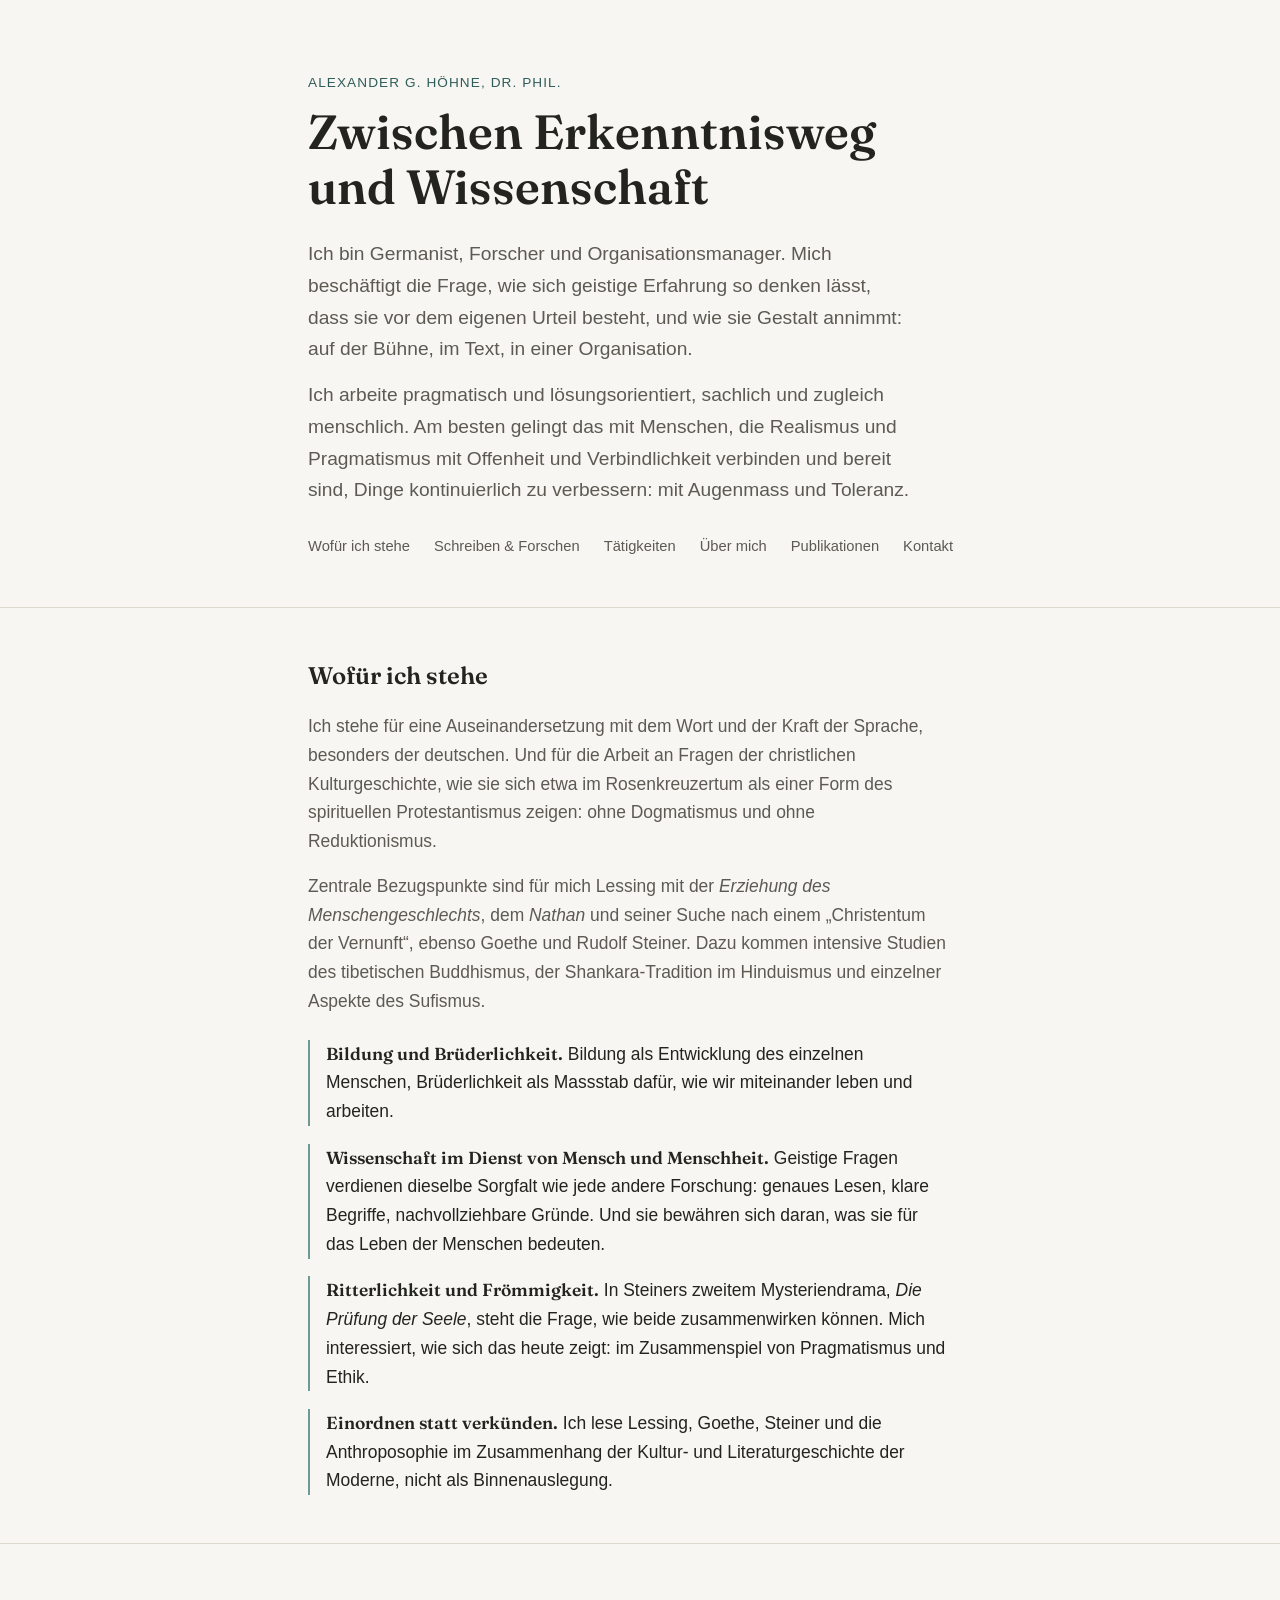
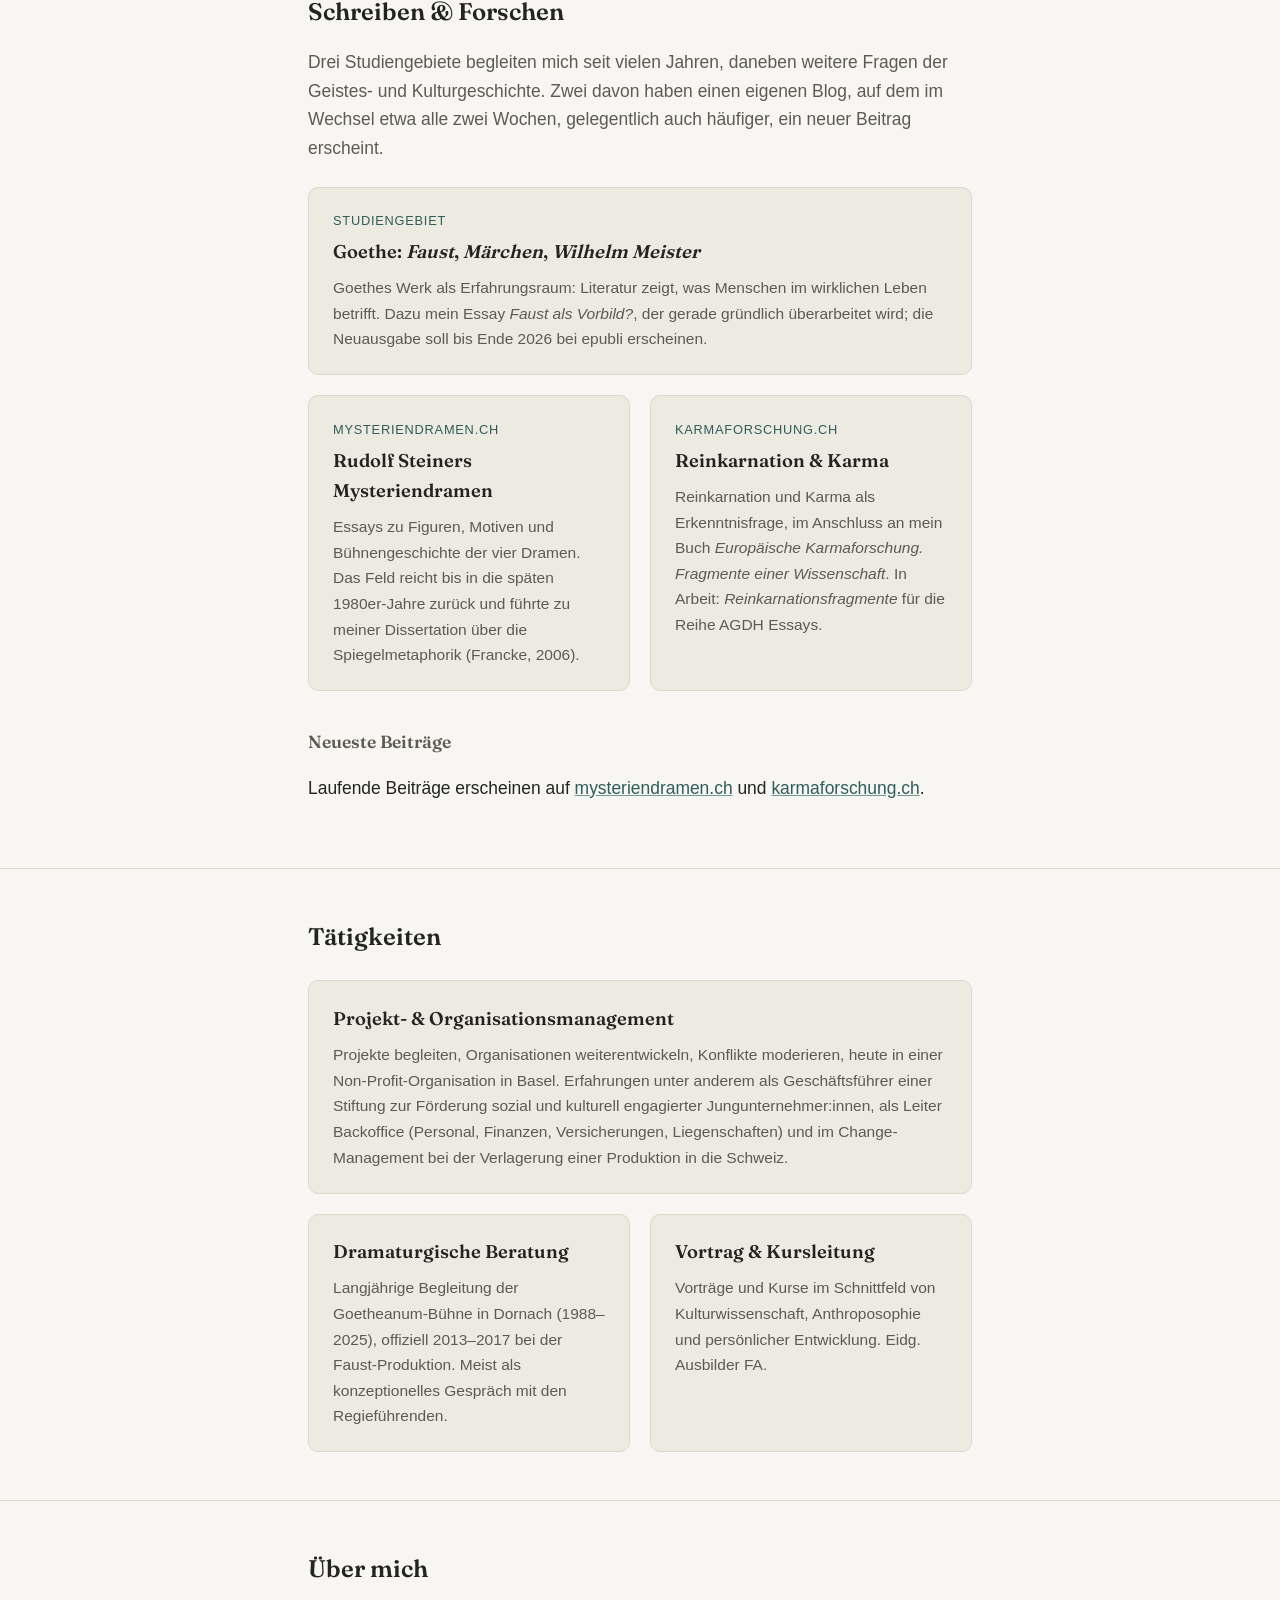
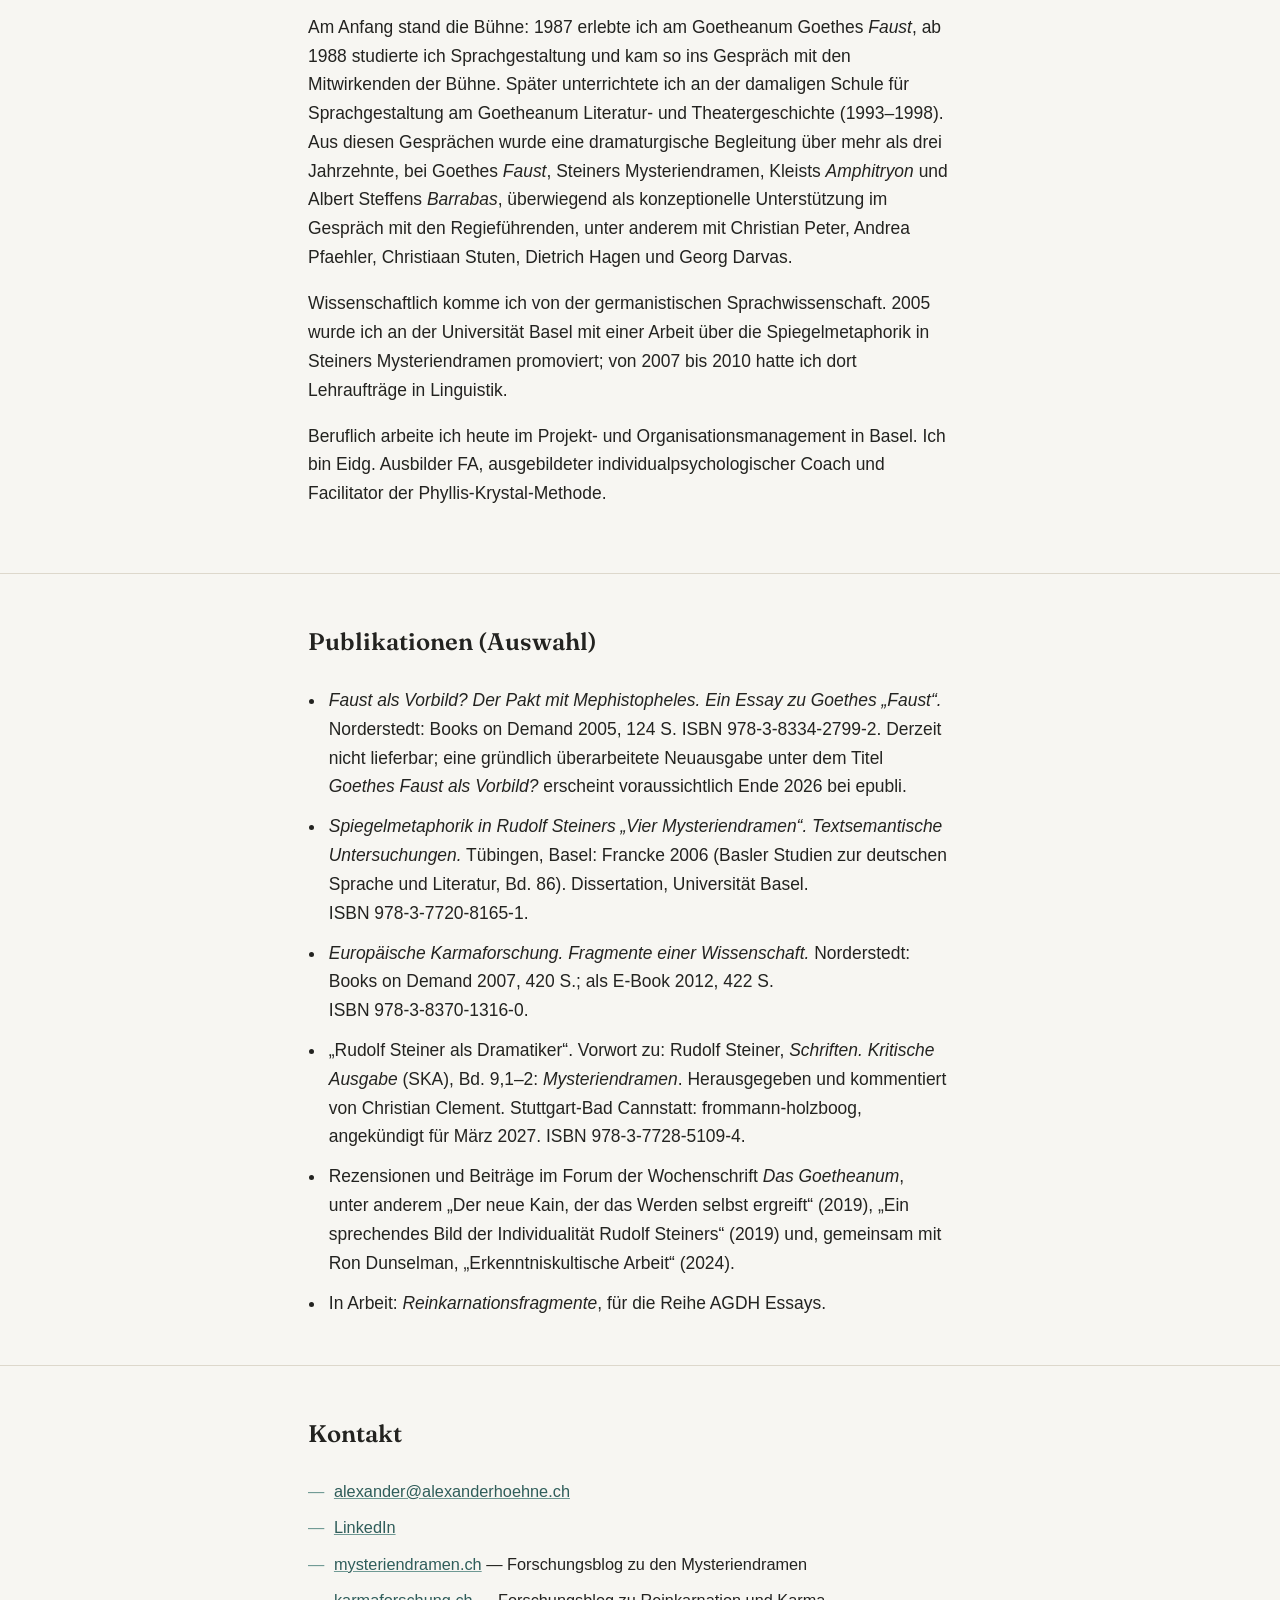
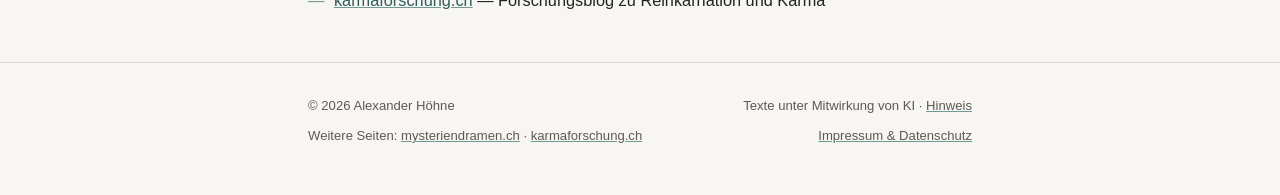
==== commit a93c914c: "ki-update 2026-1031" ====
--- a/index.html
+++ b/index.html
@@ -238,6 +238,7 @@
 <footer class="site-footer">
   <div class="wrap">
     <span>© 2026 Alexander Höhne</span>
+    <span>Texte unter Mitwirkung von KI · <a href="/impressum.html#ki">Hinweis</a></span>
     <span>Weitere Seiten: <a href="https://mysteriendramen.ch">mysteriendramen.ch</a> · <a href="https://karmaforschung.ch">karmaforschung.ch</a></span>
     <a href="/impressum.html">Impressum &amp; Datenschutz</a>
   </div>
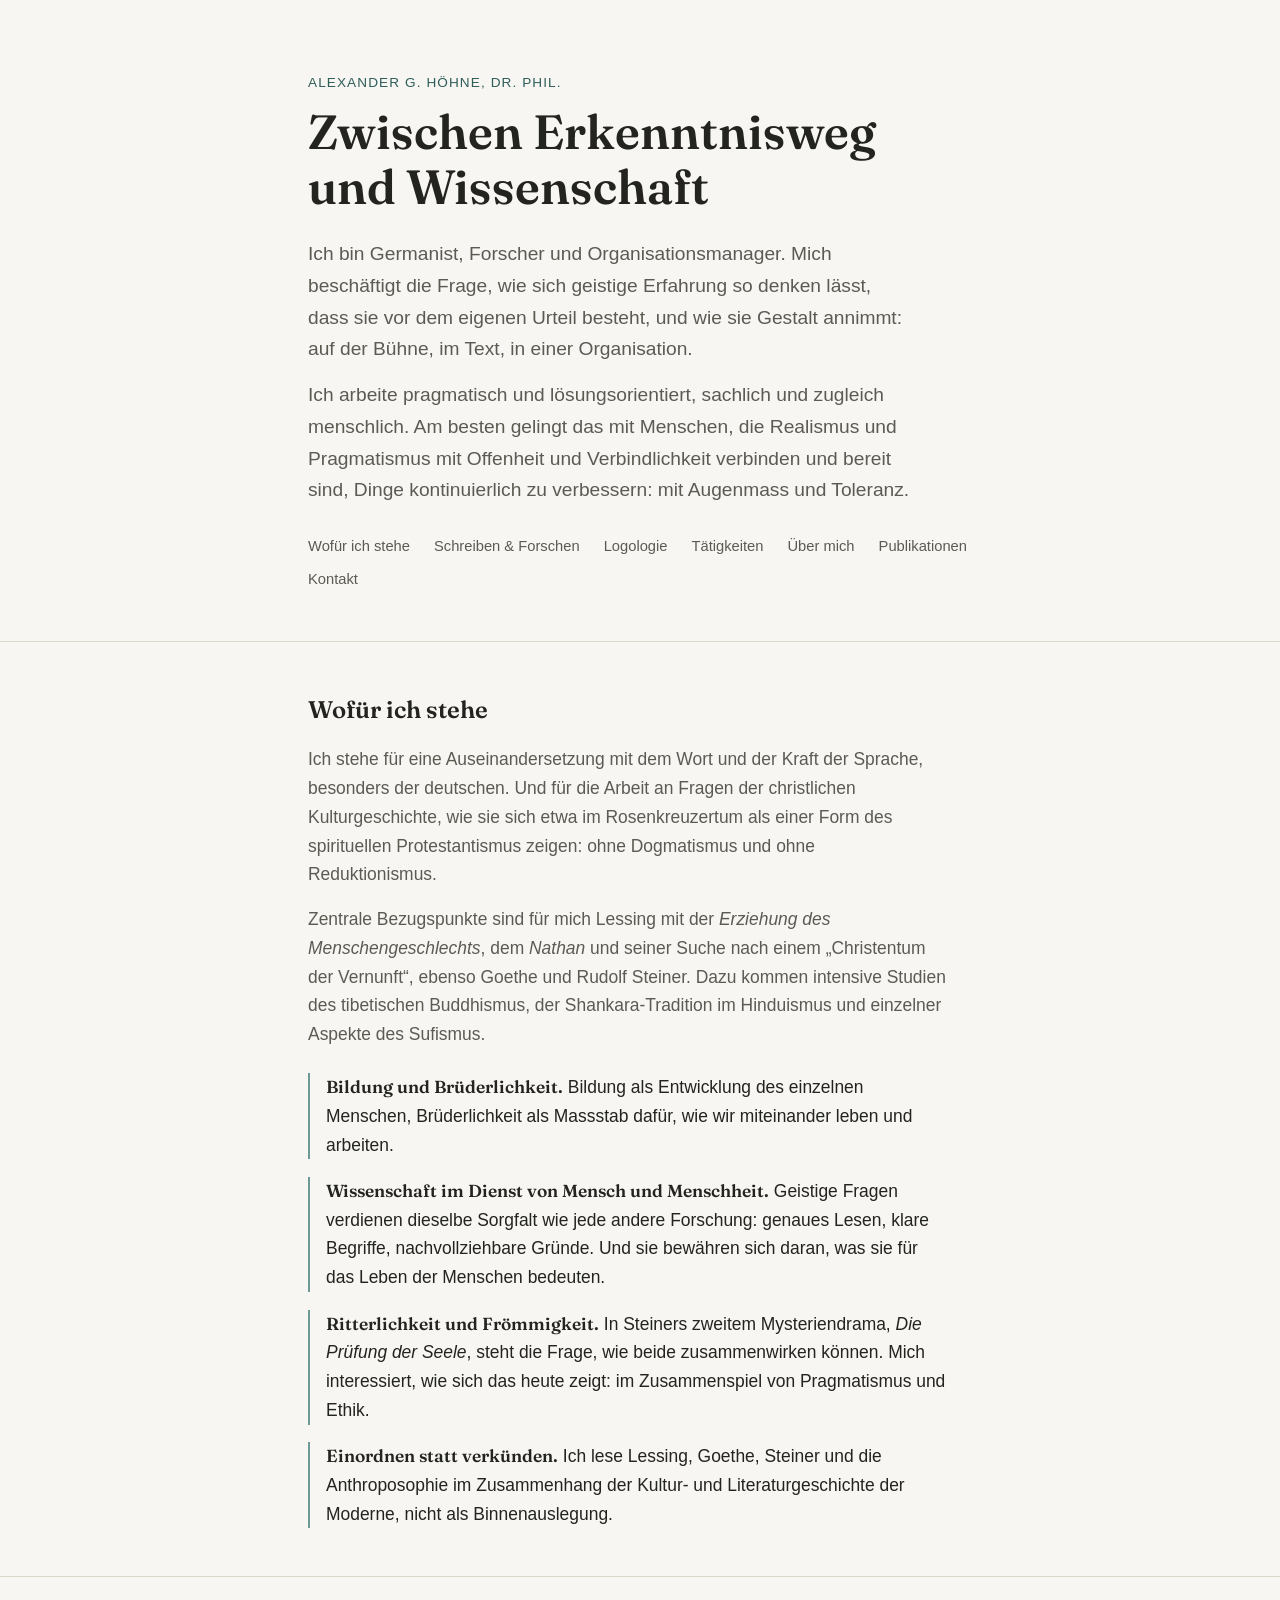
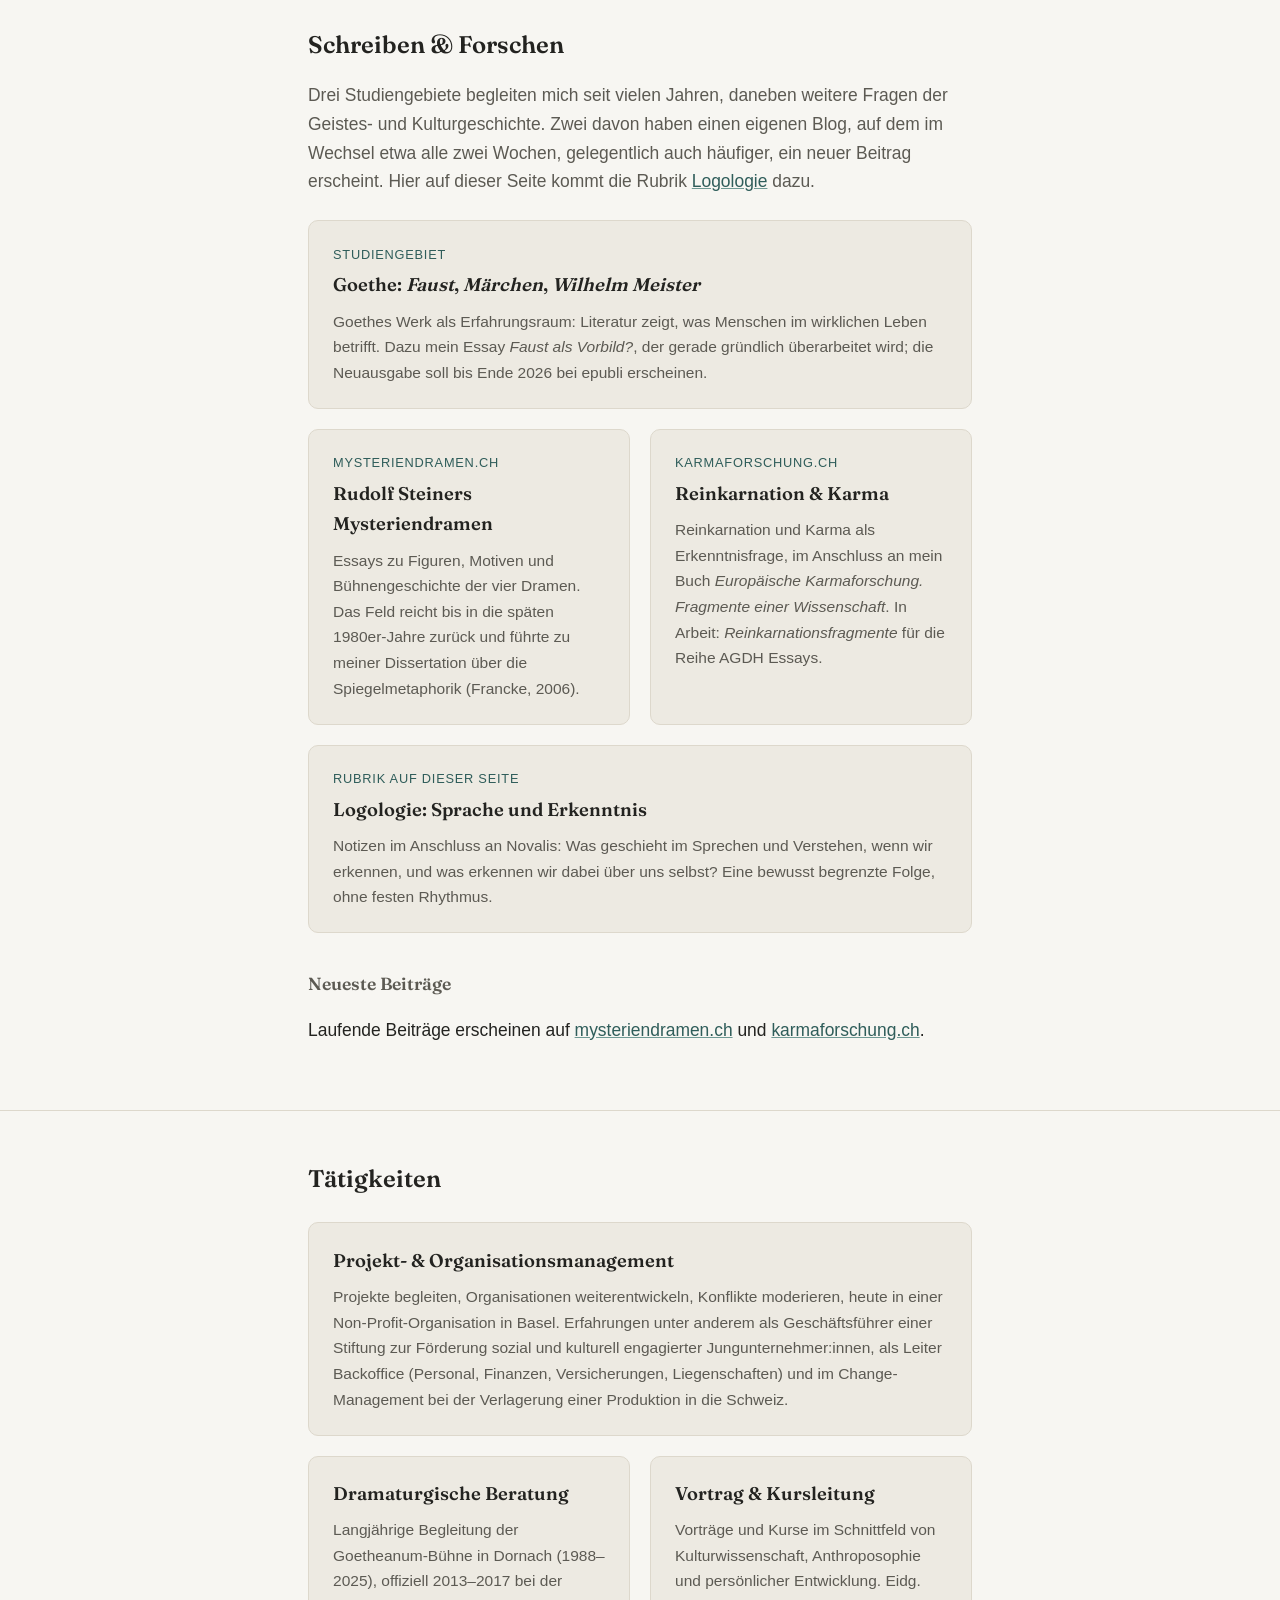
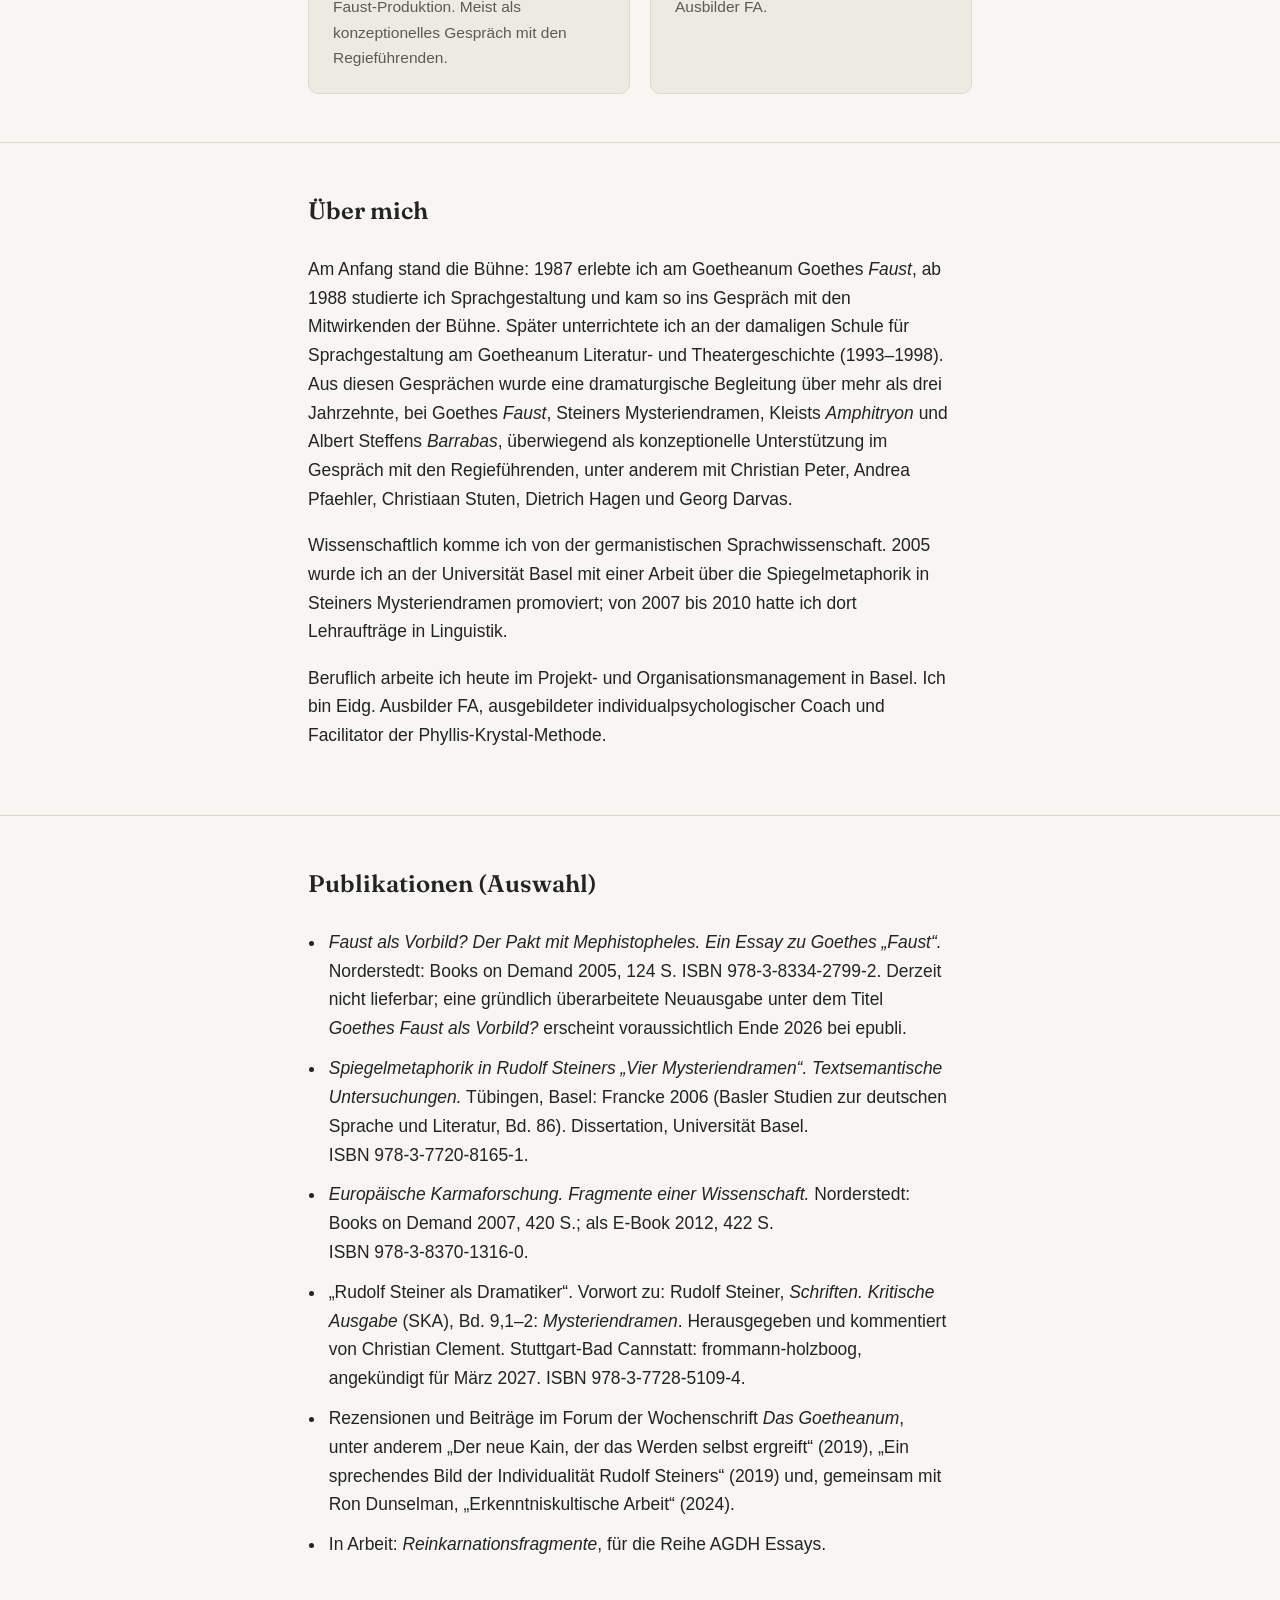
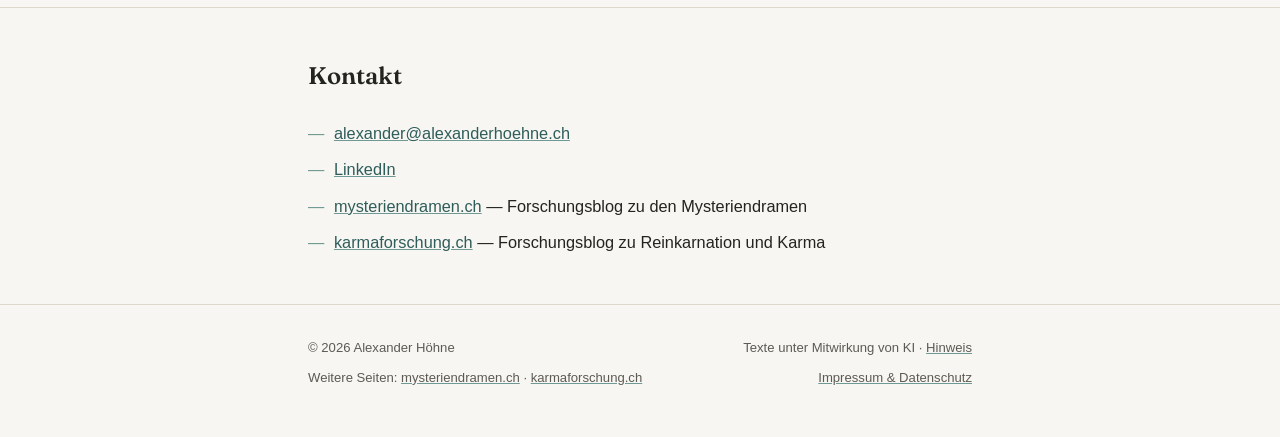
==== commit 444ba688: "logologie 2026-10-31" ====
--- a/index.html
+++ b/index.html
@@ -46,7 +46,9 @@
     "Rudolf Steiners Mysteriendramen",
     "Reinkarnation und Karma",
     "Dramaturgie",
-    "Rosenkreuzertradition"
+    "Rosenkreuzertradition",
+    "Novalis",
+    "Logologie"
   ]
 }
 </script>
@@ -122,6 +124,7 @@
     <nav class="quicklinks">
       <a href="#haltung">Wofür ich stehe</a>
       <a href="#schreiben">Schreiben &amp; Forschen</a>
+      <a href="/logologie/">Logologie</a>
       <a href="#taetigkeiten">Tätigkeiten</a>
       <a href="#ueber-mich">Über mich</a>
       <a href="#publikationen">Publikationen</a>
@@ -148,7 +151,7 @@
   <section id="schreiben">
     <div class="wrap">
       <h2>Schreiben &amp; Forschen</h2>
-      <p class="intro">Drei Studiengebiete begleiten mich seit vielen Jahren, daneben weitere Fragen der Geistes- und Kulturgeschichte. Zwei davon haben einen eigenen Blog, auf dem im Wechsel etwa alle zwei Wochen, gelegentlich auch häufiger, ein neuer Beitrag erscheint.</p>
+      <p class="intro">Drei Studiengebiete begleiten mich seit vielen Jahren, daneben weitere Fragen der Geistes- und Kulturgeschichte. Zwei davon haben einen eigenen Blog, auf dem im Wechsel etwa alle zwei Wochen, gelegentlich auch häufiger, ein neuer Beitrag erscheint. Hier auf dieser Seite kommt die Rubrik <a href="/logologie/">Logologie</a> dazu.</p>
       <div class="competencies">
         <div class="competency wide">
           <span class="blog-name">Studiengebiet</span>
@@ -165,6 +168,11 @@
           <h3>Reinkarnation &amp; Karma</h3>
           <p>Reinkarnation und Karma als Erkenntnisfrage, im Anschluss an mein Buch <em>Europäische Karmaforschung. Fragmente einer Wissenschaft</em>. In Arbeit: <em>Reinkarnationsfragmente</em> für die Reihe AGDH Essays.</p>
         </a>
+        <a class="competency blog-card wide" href="/logologie/">
+          <span class="blog-name">Rubrik auf dieser Seite</span>
+          <h3>Logologie: Sprache und Erkenntnis</h3>
+          <p>Notizen im Anschluss an Novalis: Was geschieht im Sprechen und Verstehen, wenn wir erkennen, und was erkennen wir dabei über uns selbst? Eine bewusst begrenzte Folge, ohne festen Rhythmus.</p>
+        </a>
       </div>
       <div id="neue-beitraege" class="latest">
         <h3 class="latest-title">Neueste Beiträge</h3>
--- a/assets/css/style.css
+++ b/assets/css/style.css
@@ -244,3 +244,45 @@
 .latest { margin-top: 2.25rem; }
 h3.latest-title { font-family: var(--font-display); font-weight: 600; font-size: 1.1rem; margin: 0 0 1rem; color: var(--ink-soft); }
 @media (prefers-reduced-motion: reduce) { a.blog-card { transition: none; } a.blog-card:hover { transform: none; } }
+
+/* Rubrik Logologie: Übersicht und Notizen */
+header.hero.page { padding: 3rem 0 2rem; }
+header.hero.page h1 { font-size: clamp(1.9rem, 1.6rem + 1.4vw, 2.6rem); }
+header.hero .eyebrow a { color: inherit; text-decoration: none; }
+header.hero .eyebrow a:hover { text-decoration: underline; }
+.crumbs { font-size: 0.85rem; color: var(--ink-soft); margin: 0 0 0.6rem; }
+.crumbs a { color: var(--ink-soft); }
+.note-meta { font-size: 0.88rem; color: var(--ink-soft); margin-top: 1rem; }
+
+article.note { max-width: 40rem; }
+article.note h2 { font-family: var(--font-display); font-weight: 600; font-size: 1.3rem; margin: 2.2rem 0 0.8rem; }
+article.note p { margin: 0 0 1.05rem; }
+article.note blockquote {
+  margin: 1.3rem 0;
+  padding: 0.2rem 0 0.2rem 1.1rem;
+  border-left: 2px solid var(--accent-soft);
+  color: var(--ink);
+  font-family: var(--font-display);
+  font-size: 1.04rem;
+}
+article.note blockquote p { margin: 0 0 0.5rem; }
+article.note blockquote cite { display: block; font-family: var(--font-sans); font-style: normal; font-size: 0.82rem; color: var(--ink-soft); }
+article.note .deutung { background: var(--bg-raised); border: 1px solid var(--rule); border-radius: 10px; padding: 1rem 1.25rem; margin: 1.5rem 0; }
+article.note .deutung p:last-child { margin-bottom: 0; }
+.label { display: block; font-size: 0.78rem; letter-spacing: 0.06em; text-transform: uppercase; color: var(--accent); margin-bottom: 0.35rem; }
+
+.quellen { font-size: 0.9rem; color: var(--ink-soft); }
+.quellen ul { padding-left: 1.1rem; display: flex; flex-direction: column; gap: 0.45rem; }
+
+.weiterlesen { margin: 2rem 0 0; background: var(--bg-raised); border: 1px solid var(--rule); border-radius: 10px; padding: 1.1rem 1.4rem; }
+.weiterlesen h2 { font-family: var(--font-display); font-weight: 600; font-size: 1.05rem; margin: 0 0 0.6rem; }
+.weiterlesen ul { margin: 0; padding-left: 1.1rem; }
+
+ol.notes { list-style: none; margin: 0; padding: 0; display: flex; flex-direction: column; gap: 1rem; max-width: 40rem; counter-reset: note; }
+ol.notes li { counter-increment: note; padding-left: 2.6rem; position: relative; }
+ol.notes li::before { content: counter(note); position: absolute; left: 0; top: 0.05rem; width: 1.9rem; height: 1.9rem; border-radius: 50%; border: 1px solid var(--accent-soft); color: var(--accent); font-family: var(--font-display); font-size: 0.95rem; display: flex; align-items: center; justify-content: center; }
+ol.notes .title { font-family: var(--font-display); font-weight: 600; font-size: 1.08rem; }
+ol.notes .title a { color: var(--ink); text-decoration: none; }
+ol.notes .title a:hover { color: var(--accent); }
+ol.notes .desc { display: block; color: var(--ink-soft); font-size: 0.95rem; }
+ol.notes .status { display: block; font-size: 0.8rem; color: var(--ink-soft); letter-spacing: 0.02em; }
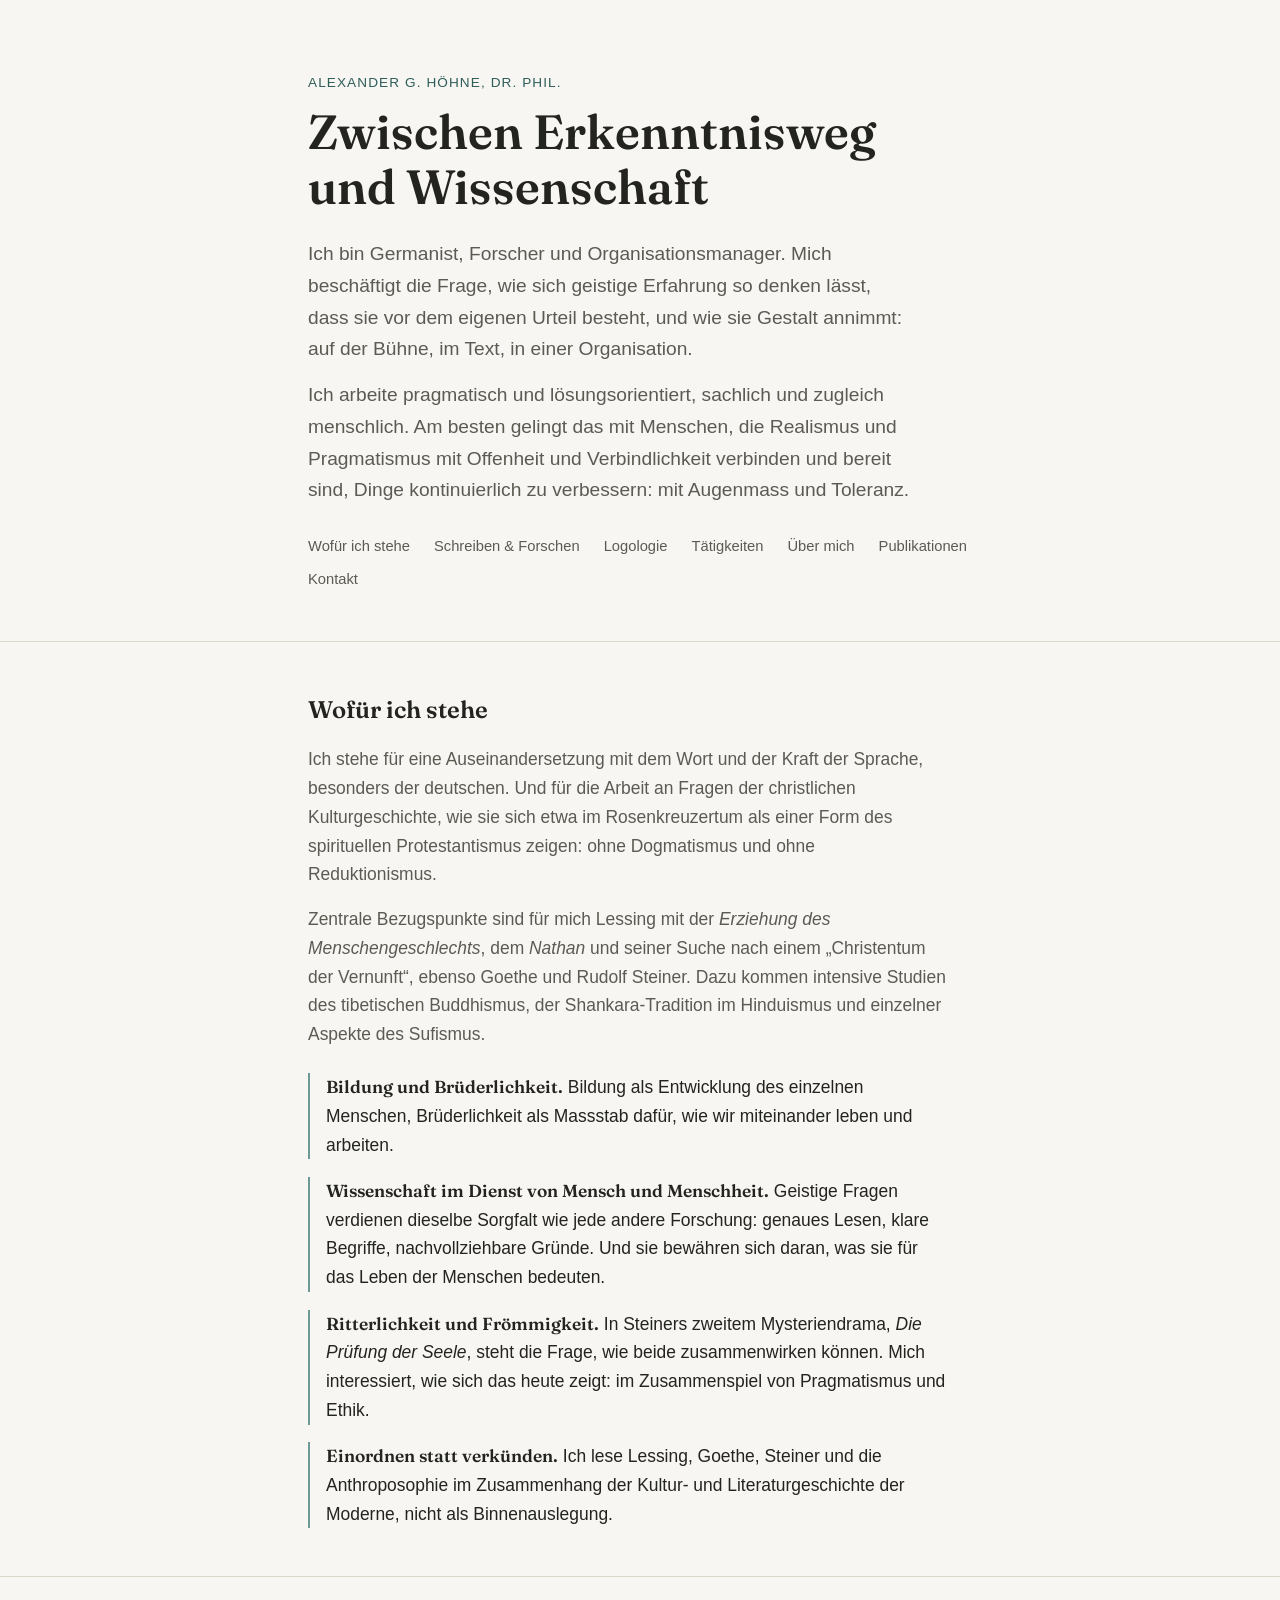
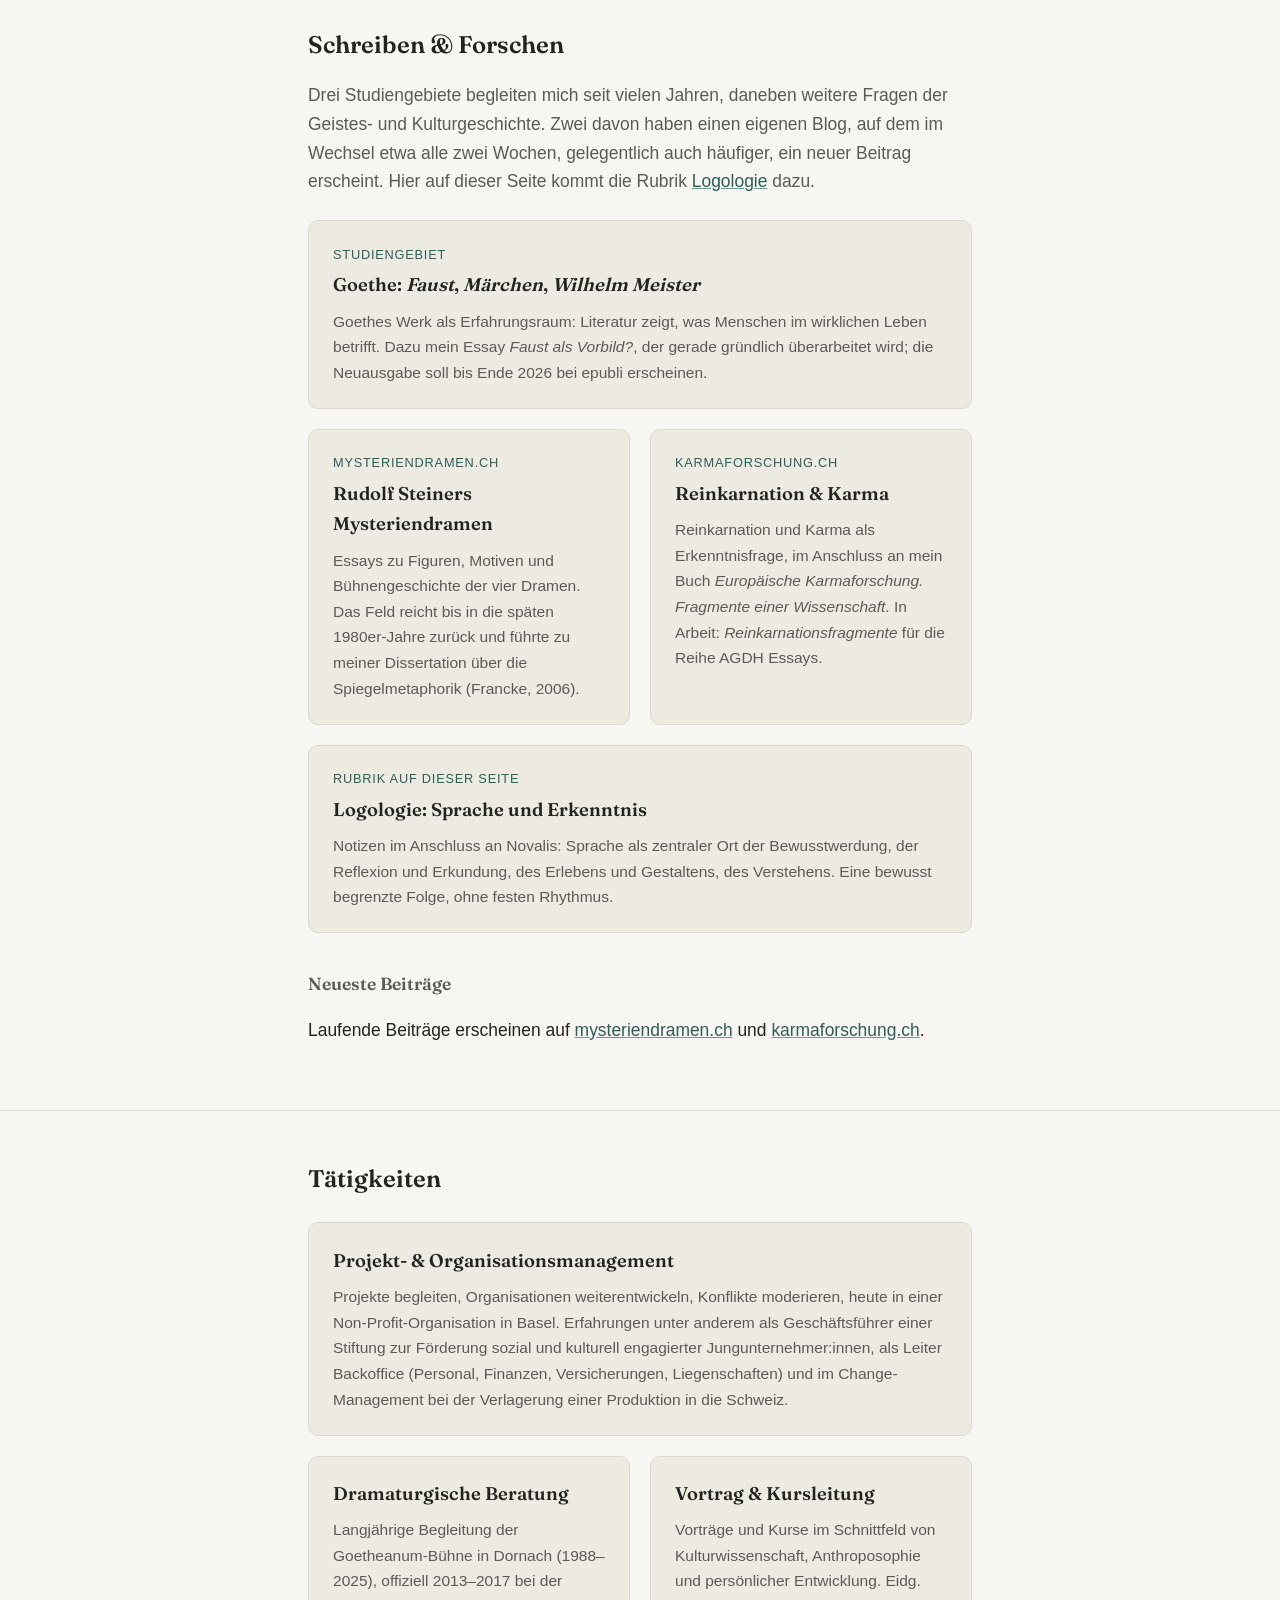
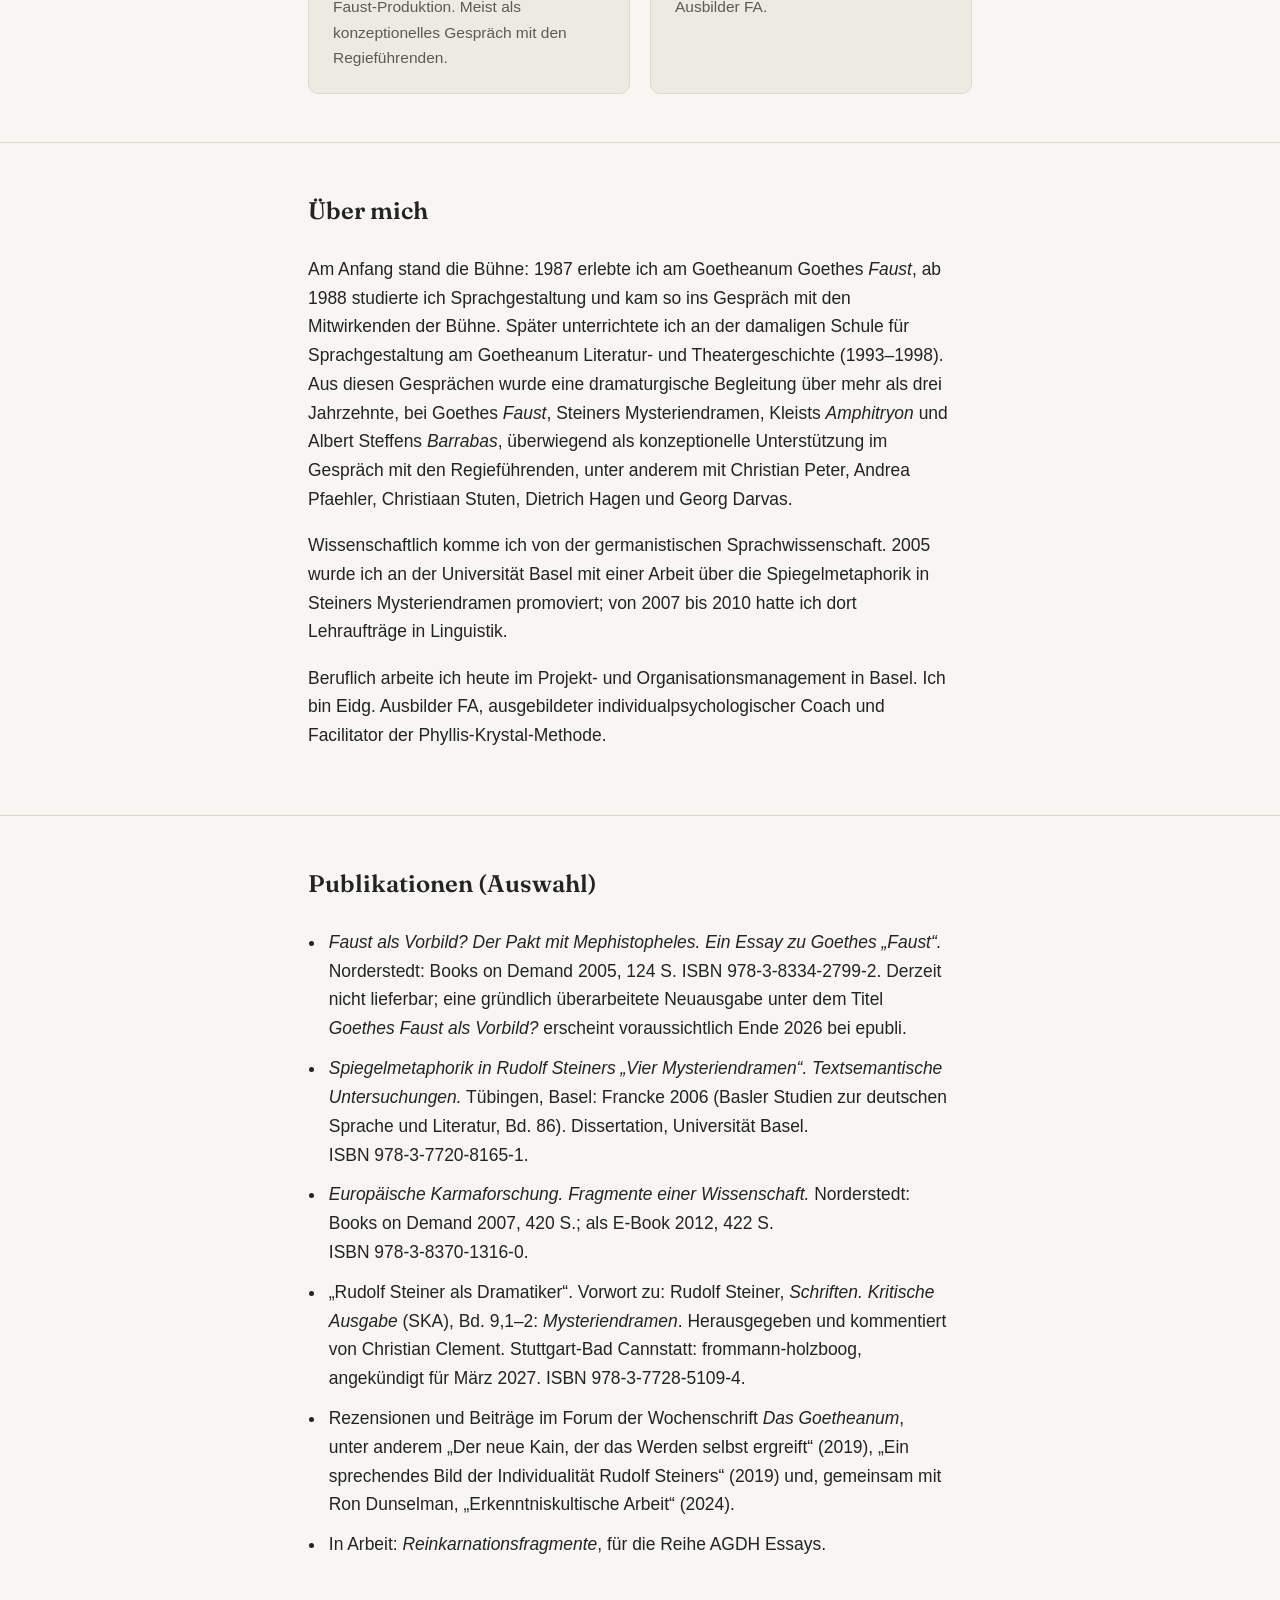
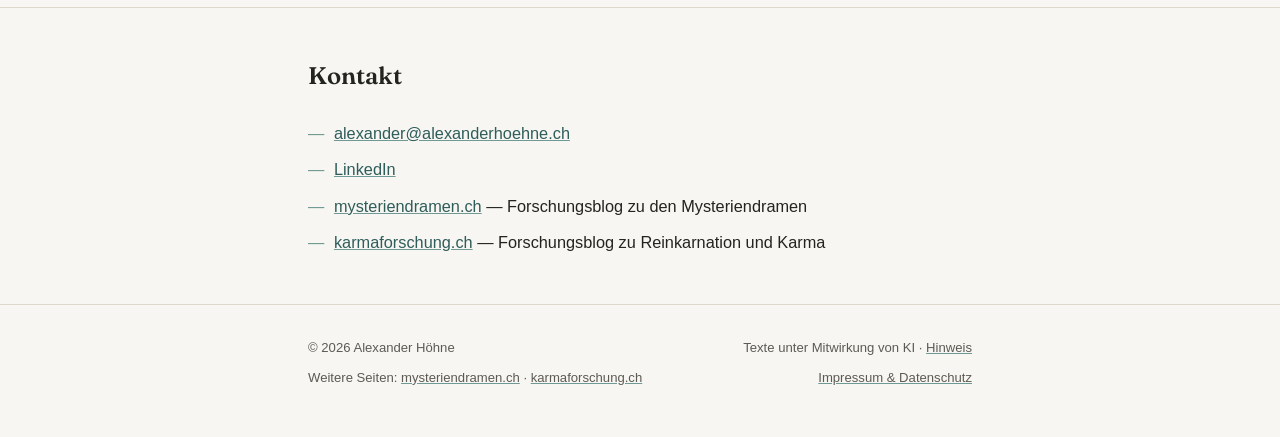
==== commit 4c940cdd: "logoogie3 2026-10-31" ====
--- a/index.html
+++ b/index.html
@@ -171,7 +171,7 @@
         <a class="competency blog-card wide" href="/logologie/">
           <span class="blog-name">Rubrik auf dieser Seite</span>
           <h3>Logologie: Sprache und Erkenntnis</h3>
-          <p>Notizen im Anschluss an Novalis: Was geschieht im Sprechen und Verstehen, wenn wir erkennen, und was erkennen wir dabei über uns selbst? Eine bewusst begrenzte Folge, ohne festen Rhythmus.</p>
+          <p>Notizen im Anschluss an Novalis: Sprache als zentraler Ort der Bewusstwerdung, der Reflexion und Erkundung, des Erlebens und Gestaltens, des Verstehens. Eine bewusst begrenzte Folge, ohne festen Rhythmus.</p>
         </a>
       </div>
       <div id="neue-beitraege" class="latest">
